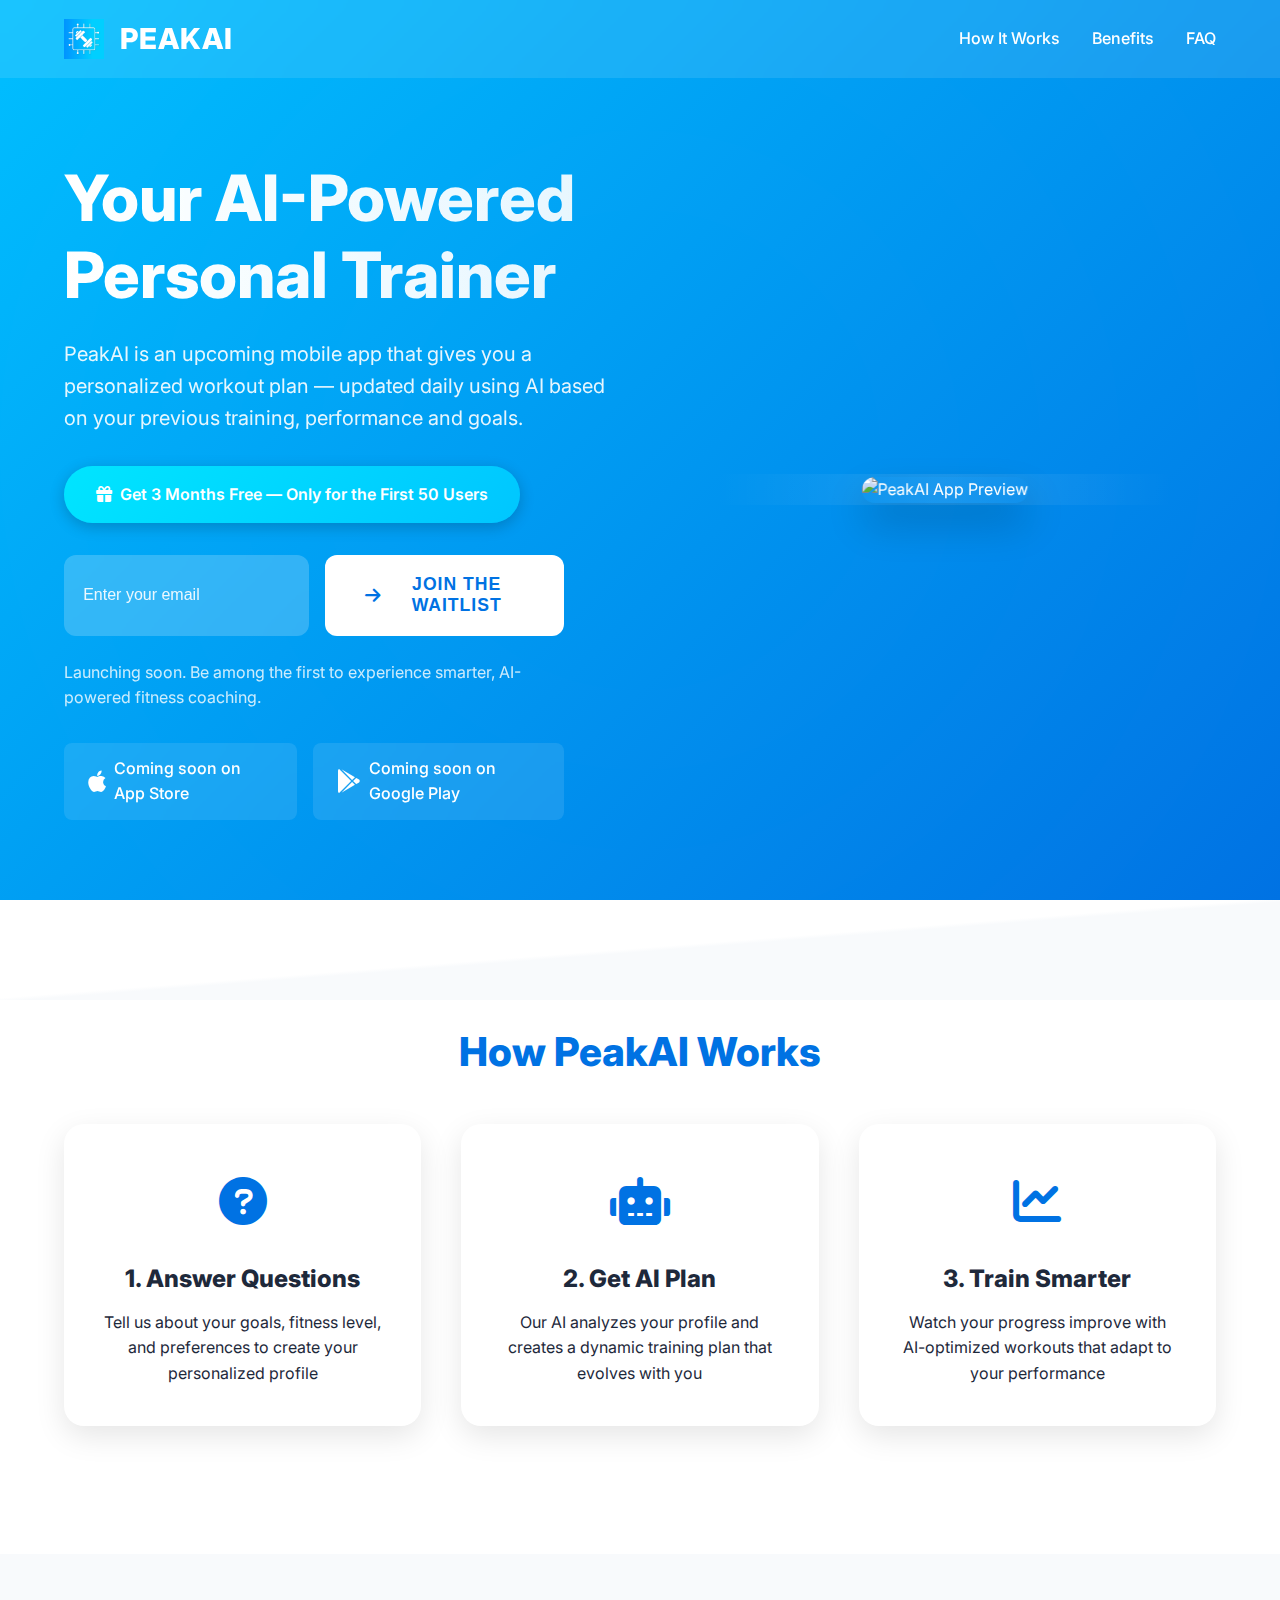
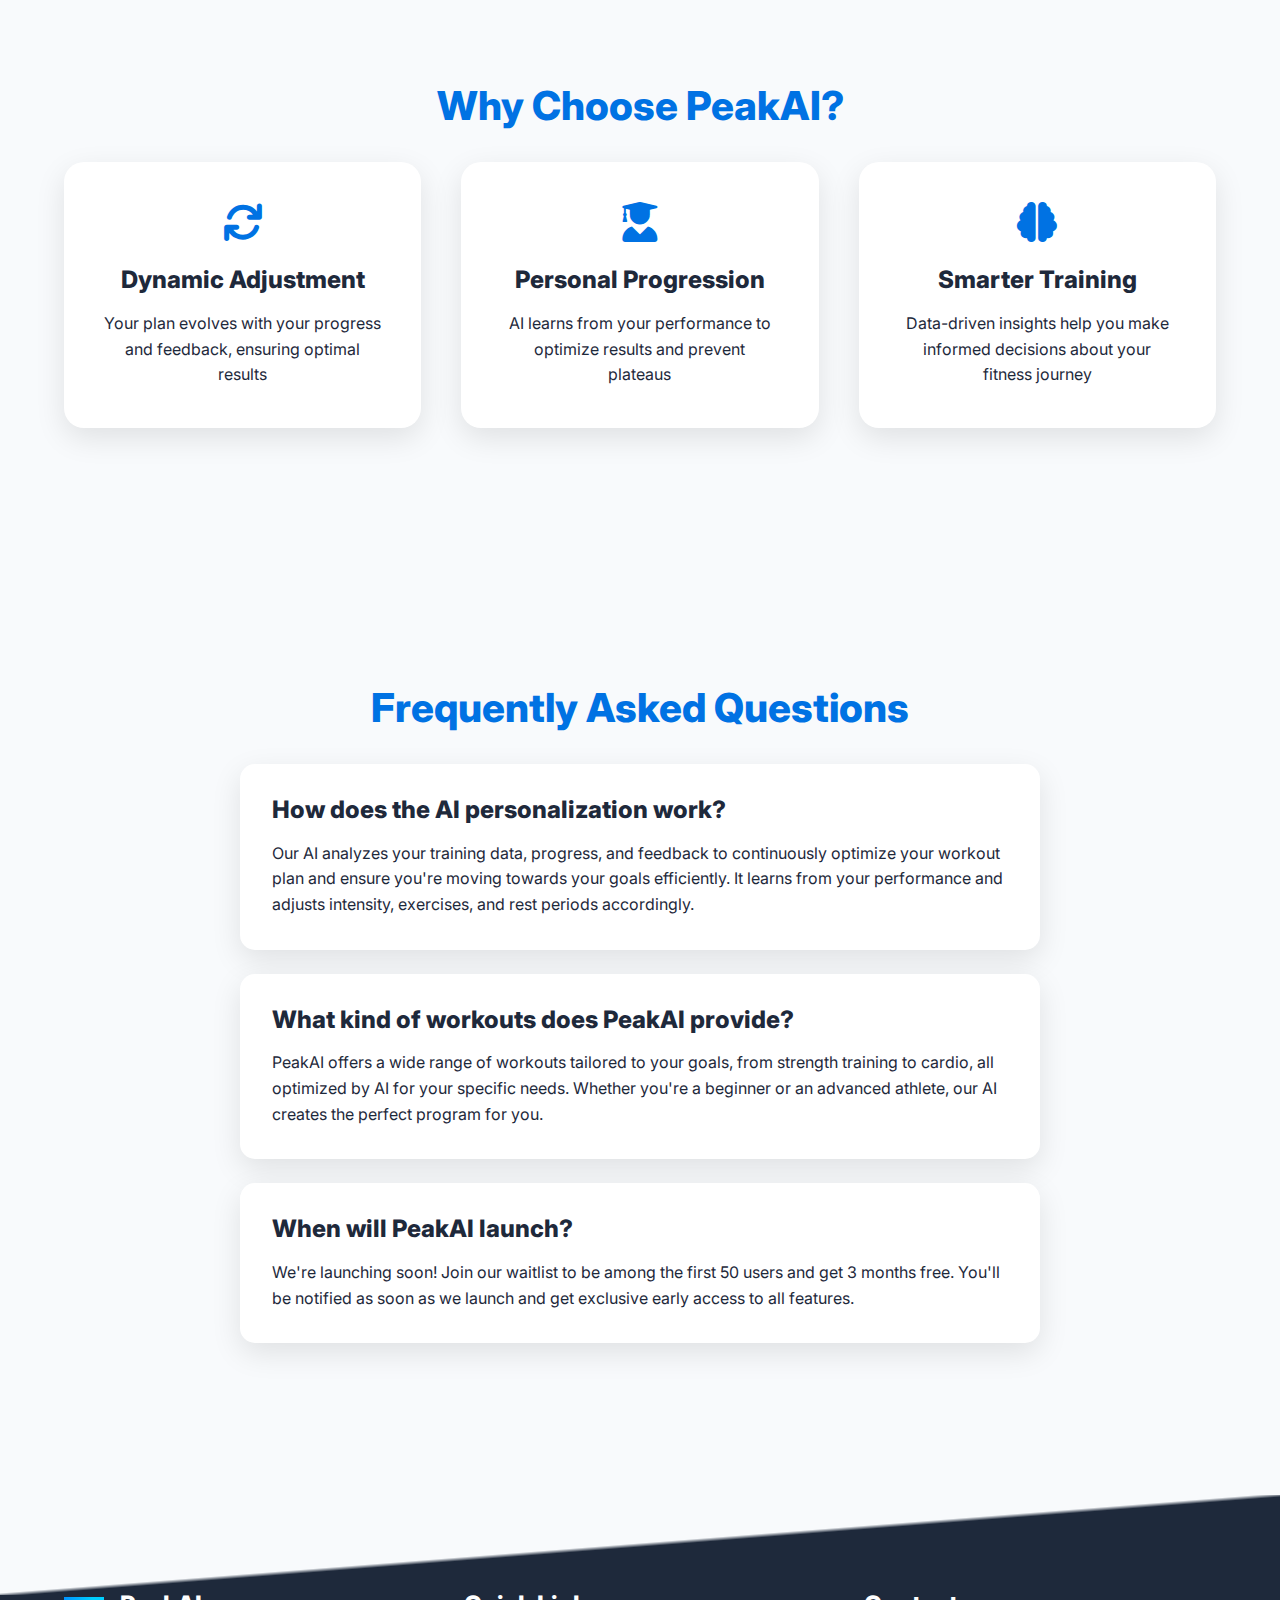
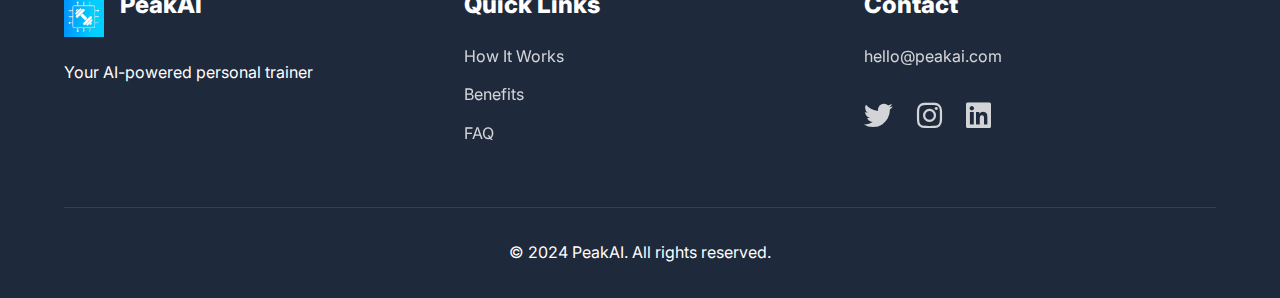
==== peakai/index.html @ 2bcfbbf4 "Add files via upload" ====
<!DOCTYPE html>
<html lang="en">
<head>
    <meta charset="UTF-8">
    <meta name="viewport" content="width=device-width, initial-scale=1.0">
    <title>PeakAI - Your AI-Powered Personal Trainer</title>
    <link rel="stylesheet" href="styles.css">
    <link rel="stylesheet" href="https://cdnjs.cloudflare.com/ajax/libs/font-awesome/6.0.0/css/all.min.css">
    <link href="https://fonts.googleapis.com/css2?family=Inter:wght@400;500;600;700;800&display=swap" rel="stylesheet">
</head>
<body>
    <!-- Hero Section -->
    <header class="hero">
        <nav class="navbar">
            <div class="nav-brand">
                <img src="logo.png" alt="PeakAI Logo" class="logo-img">
                <span class="logo-text">PeakAI</span>
            </div>
            <button class="menu-button" aria-label="Toggle menu">
                <i class="fas fa-bars"></i>
            </button>
            <div class="nav-links">
                <a href="#how-it-works">How It Works</a>
                <a href="#benefits">Benefits</a>
                <a href="#faq">FAQ</a>
            </div>
        </nav>
        <div class="hero-content">
            <div class="hero-text">
                <h1>Your AI-Powered Personal Trainer</h1>
                <p class="hero-description">PeakAI is an upcoming mobile app that gives you a personalized workout plan — updated daily using AI based on your previous training, performance and goals.</p>
                <div class="cta-container">
                    <div class="offer-badge">
                        <i class="fas fa-gift"></i>
                        Get 3 Months Free — Only for the First 50 Users
                    </div>
                    <form action="https://formsubmit.co/alichamma1005@gmail.com" method="POST" class="waitlist-form">
                        <input type="email" name="email" placeholder="Enter your email" required>
                        <button type="submit" class="cta-button">
                            <i class="fas fa-arrow-right"></i>
                            Join the waitlist
                        </button>
                    </form>
                    <p class="launch-text">Launching soon. Be among the first to experience smarter, AI-powered fitness coaching.</p>
                    <div class="app-badges">
                        <a href="#" class="app-badge">
                            <i class="fab fa-apple"></i>
                            <span>Coming soon on App Store</span>
                        </a>
                        <a href="#" class="app-badge">
                            <i class="fab fa-google-play"></i>
                            <span>Coming soon on Google Play</span>
                        </a>
                    </div>
                </div>
            </div>
            <div class="hero-image">
                <img src="https://placehold.co/400x600/0072E3/ffffff?text=PeakAI+App" alt="PeakAI App Preview">
            </div>
        </div>
    </header>

    <!-- How It Works Section -->
    <section id="how-it-works" class="how-it-works">
        <h2>How PeakAI Works</h2>
        <div class="steps-container">
            <div class="step">
                <div class="step-icon">
                    <i class="fas fa-question-circle"></i>
                </div>
                <h3>1. Answer Questions</h3>
                <p>Tell us about your goals, fitness level, and preferences to create your personalized profile</p>
            </div>
            <div class="step">
                <div class="step-icon">
                    <i class="fas fa-robot"></i>
                </div>
                <h3>2. Get AI Plan</h3>
                <p>Our AI analyzes your profile and creates a dynamic training plan that evolves with you</p>
            </div>
            <div class="step">
                <div class="step-icon">
                    <i class="fas fa-chart-line"></i>
                </div>
                <h3>3. Train Smarter</h3>
                <p>Watch your progress improve with AI-optimized workouts that adapt to your performance</p>
            </div>
        </div>
    </section>

    <!-- Benefits Section -->
    <section id="benefits" class="benefits">
        <h2>Why Choose PeakAI?</h2>
        <div class="benefits-grid">
            <div class="benefit-card">
                <i class="fas fa-sync"></i>
                <h3>Dynamic Adjustment</h3>
                <p>Your plan evolves with your progress and feedback, ensuring optimal results</p>
            </div>
            <div class="benefit-card">
                <i class="fas fa-user-graduate"></i>
                <h3>Personal Progression</h3>
                <p>AI learns from your performance to optimize results and prevent plateaus</p>
            </div>
            <div class="benefit-card">
                <i class="fas fa-brain"></i>
                <h3>Smarter Training</h3>
                <p>Data-driven insights help you make informed decisions about your fitness journey</p>
            </div>
        </div>
    </section>

    <!-- FAQ Section -->
    <section id="faq" class="faq">
        <h2>Frequently Asked Questions</h2>
        <div class="faq-container">
            <div class="faq-item">
                <h3>How does the AI personalization work?</h3>
                <p>Our AI analyzes your training data, progress, and feedback to continuously optimize your workout plan and ensure you're moving towards your goals efficiently. It learns from your performance and adjusts intensity, exercises, and rest periods accordingly.</p>
            </div>
            <div class="faq-item">
                <h3>What kind of workouts does PeakAI provide?</h3>
                <p>PeakAI offers a wide range of workouts tailored to your goals, from strength training to cardio, all optimized by AI for your specific needs. Whether you're a beginner or an advanced athlete, our AI creates the perfect program for you.</p>
            </div>
            <div class="faq-item">
                <h3>When will PeakAI launch?</h3>
                <p>We're launching soon! Join our waitlist to be among the first 50 users and get 3 months free. You'll be notified as soon as we launch and get exclusive early access to all features.</p>
            </div>
        </div>
    </section>

    <!-- Footer -->
    <footer class="footer">
        <div class="footer-content">
            <div class="footer-section">
                <div class="footer-brand">
                    <img src="logo.png" alt="PeakAI Logo" class="footer-logo">
                    <h3>PeakAI</h3>
                </div>
                <p>Your AI-powered personal trainer</p>
            </div>
            <div class="footer-section">
                <h3>Quick Links</h3>
                <a href="#how-it-works">How It Works</a>
                <a href="#benefits">Benefits</a>
                <a href="#faq">FAQ</a>
            </div>
            <div class="footer-section">
                <h3>Contact</h3>
                <a href="mailto:hello@peakai.com">hello@peakai.com</a>
                <div class="social-links">
                    <a href="#" aria-label="Twitter"><i class="fab fa-twitter"></i></a>
                    <a href="#" aria-label="Instagram"><i class="fab fa-instagram"></i></a>
                    <a href="#" aria-label="LinkedIn"><i class="fab fa-linkedin"></i></a>
                </div>
            </div>
        </div>
        <div class="footer-bottom">
            <p>&copy; 2024 PeakAI. All rights reserved.</p>
        </div>
    </footer>

    <script>
        // Mobile menu toggle
        const menuButton = document.querySelector('.menu-button');
        const navLinks = document.querySelector('.nav-links');
        
        menuButton.addEventListener('click', () => {
            navLinks.classList.toggle('active');
        });

        // Navbar scroll effect
        window.addEventListener('scroll', () => {
            const navbar = document.querySelector('.navbar');
            if (window.scrollY > 50) {
                navbar.classList.add('scrolled');
            } else {
                navbar.classList.remove('scrolled');
            }
        });

        // Close mobile menu when clicking outside
        document.addEventListener('click', (e) => {
            if (!navLinks.contains(e.target) && !menuButton.contains(e.target)) {
                navLinks.classList.remove('active');
            }
        });
    </script>
</body>
</html>
---- peakai/styles.css ----
/* Reset and Base Styles */
* {
    margin: 0;
    padding: 0;
    box-sizing: border-box;
}

:root {
    --primary-color: #0072E3;
    --primary-light: #00BFFF;
    --primary-dark: #0056B3;
    --secondary-color: #00C6FF;
    --accent-color: #00E5FF;
    --text-dark: #1e293b;
    --text-light: #64748b;
    --background-light: #f8fafc;
    --white: #ffffff;
    --gradient-start: #00BFFF;
    --gradient-end: #0072E3;
}

body {
    font-family: 'Inter', -apple-system, BlinkMacSystemFont, 'Segoe UI', Roboto, sans-serif;
    line-height: 1.6;
    color: var(--text-dark);
    background-color: var(--background-light);
    overflow-x: hidden;
}

/* Typography */
h1, h2, h3, h4 {
    font-weight: 800;
    line-height: 1.2;
}

h1 {
    font-size: 4rem;
    margin-bottom: 1.5rem;
    background: linear-gradient(to right, var(--white), rgba(255, 255, 255, 0.9));
    -webkit-background-clip: text;
    -webkit-text-fill-color: transparent;
}

h2 {
    font-size: 2.5rem;
    margin-bottom: 2rem;
    text-align: center;
    color: var(--primary-color);
}

h3 {
    font-size: 1.5rem;
    margin-bottom: 1rem;
}

/* Navigation */
.navbar {
    display: flex;
    justify-content: space-between;
    align-items: center;
    padding: 1rem 5%;
    background-color: rgba(255, 255, 255, 0.1);
    backdrop-filter: blur(10px);
    position: fixed;
    width: 100%;
    top: 0;
    left: 0;
    z-index: 1000;
    transition: all 0.3s ease;
}

.navbar.scrolled {
    background-color: var(--white);
    box-shadow: 0 2px 4px rgba(0,0,0,0.1);
    padding: 0.8rem 5%;
}

.nav-brand {
    display: flex;
    align-items: center;
    gap: 1rem;
}

.logo-img {
    height: 40px;
    width: auto;
}

.logo-text {
    font-size: 1.8rem;
    font-weight: 800;
    color: var(--white);
    text-transform: uppercase;
    letter-spacing: 1px;
}

.navbar.scrolled .logo-text {
    color: var(--primary-color);
}

.nav-links {
    display: flex;
    gap: 2rem;
    align-items: center;
}

.nav-links a {
    text-decoration: none;
    color: var(--white);
    font-weight: 500;
    transition: all 0.3s ease;
    position: relative;
    padding: 0.5rem 0;
}

.navbar.scrolled .nav-links a {
    color: var(--text-dark);
}

.nav-links a::after {
    content: '';
    position: absolute;
    width: 0;
    height: 2px;
    bottom: 0;
    left: 0;
    background-color: var(--white);
    transition: width 0.3s ease;
}

.navbar.scrolled .nav-links a::after {
    background-color: var(--primary-color);
}

.nav-links a:hover::after {
    width: 100%;
}

/* Hero Section */
.hero {
    padding: 8rem 5% 5rem;
    background: linear-gradient(135deg, var(--gradient-start) 0%, var(--gradient-end) 100%);
    color: var(--white);
    min-height: 100vh;
    display: flex;
    flex-direction: column;
    position: relative;
    overflow: hidden;
}

.hero::before {
    content: '';
    position: absolute;
    top: 0;
    left: 0;
    right: 0;
    bottom: 0;
    background: url('data:image/svg+xml,<svg width="20" height="20" viewBox="0 0 20 20" xmlns="http://www.w3.org/2000/svg"><rect width="1" height="1" fill="rgba(255,255,255,0.05)"/></svg>');
    opacity: 0.1;
}

.hero::after {
    content: '';
    position: absolute;
    top: 0;
    right: 0;
    width: 100%;
    height: 100%;
    background-image: url("data:image/svg+xml,%3Csvg width='800' height='800' viewBox='0 0 800 800' xmlns='http://www.w3.org/2000/svg'%3E%3Cg fill='none' fill-rule='evenodd'%3E%3Cg fill='%23ffffff' fill-opacity='0.05'%3E%3Cpath d='M400 0C179.1 0 0 179.1 0 400s179.1 400 400 400 400-179.1 400-400S620.9 0 400 0zm0 750C205.8 750 50 594.2 50 400S205.8 50 400 50s350 155.8 350 350-155.8 350-350 350z'/%3E%3Cpath d='M400 100c165.7 0 300 134.3 300 300S565.7 700 400 700 100 565.7 100 400 234.3 100 400 100zm0 550c138.1 0 250-111.9 250-250S538.1 150 400 150 150 261.9 150 400s111.9 250 250 250z'/%3E%3Cpath d='M400 200c110.5 0 200 89.5 200 200S510.5 600 400 600 200 510.5 200 400s89.5-200 200-200zm0 350c82.8 0 150-67.2 150-150S482.8 250 400 250s-150 67.2-150 150 67.2 150 150 150z'/%3E%3C/g%3E%3C/g%3E%3C/svg%3E");
    background-size: cover;
    background-position: center right;
    opacity: 0.1;
    pointer-events: none;
}

.hero-content {
    display: flex;
    align-items: center;
    justify-content: space-between;
    gap: 4rem;
    margin-top: 2rem;
    position: relative;
    z-index: 1;
}

.hero-text {
    flex: 1;
    max-width: 600px;
}

.hero-description {
    font-size: 1.25rem;
    margin-bottom: 2rem;
    opacity: 0.9;
    line-height: 1.6;
}

.hero-image {
    flex: 1;
    display: flex;
    justify-content: center;
    position: relative;
}

.hero-image::before {
    content: '';
    position: absolute;
    width: 120%;
    height: 120%;
    background: radial-gradient(circle, rgba(255,255,255,0.1) 0%, rgba(255,255,255,0) 70%);
    top: -10%;
    left: -10%;
    z-index: -1;
}

.hero-image img {
    max-width: 100%;
    height: auto;
    border-radius: 30px;
    box-shadow: 0 20px 40px rgba(0,0,0,0.2);
    transform: perspective(1000px) rotateY(-5deg);
    transition: transform 0.3s ease;
}

.hero-image img:hover {
    transform: perspective(1000px) rotateY(0deg);
}

/* CTA Section */
.cta-container {
    max-width: 500px;
}

.offer-badge {
    background: linear-gradient(135deg, var(--accent-color), var(--secondary-color));
    color: var(--white);
    padding: 1rem 2rem;
    border-radius: 50px;
    display: inline-flex;
    align-items: center;
    gap: 0.5rem;
    margin-bottom: 2rem;
    font-weight: 600;
    box-shadow: 0 4px 15px rgba(0, 0, 0, 0.2);
    animation: pulse 2s infinite;
}

@keyframes pulse {
    0% {
        transform: scale(1);
    }
    50% {
        transform: scale(1.05);
    }
    100% {
        transform: scale(1);
    }
}

.waitlist-form {
    display: flex;
    gap: 1rem;
    margin-bottom: 1.5rem;
}

.waitlist-form input {
    flex: 1;
    padding: 1.2rem;
    border: none;
    border-radius: 12px;
    font-size: 1rem;
    background: rgba(255, 255, 255, 0.2);
    backdrop-filter: blur(10px);
    color: var(--white);
    transition: all 0.3s ease;
}

.waitlist-form input::placeholder {
    color: rgba(255, 255, 255, 0.9);
    font-weight: 500;
}

.waitlist-form input:focus {
    outline: none;
    background: rgba(255, 255, 255, 0.3);
    box-shadow: 0 0 0 2px rgba(255, 255, 255, 0.4);
}

.cta-button {
    background: var(--white);
    color: var(--primary-color);
    padding: 1.2rem 2.5rem;
    border: none;
    border-radius: 12px;
    font-weight: 700;
    font-size: 1.1rem;
    cursor: pointer;
    transition: all 0.3s ease;
    text-transform: uppercase;
    letter-spacing: 1px;
    display: inline-flex;
    align-items: center;
    gap: 0.5rem;
}

.cta-button:hover {
    transform: translateY(-3px);
    box-shadow: 0 10px 20px rgba(0, 0, 0, 0.2);
}

.launch-text {
    font-size: 1rem;
    opacity: 0.8;
    margin-bottom: 2rem;
}

/* App Badges */
.app-badges {
    display: flex;
    gap: 1rem;
    margin-top: 2rem;
}

.app-badge {
    display: inline-flex;
    align-items: center;
    gap: 0.5rem;
    padding: 0.8rem 1.5rem;
    background: rgba(255, 255, 255, 0.1);
    border-radius: 8px;
    color: var(--white);
    text-decoration: none;
    font-weight: 500;
    transition: all 0.3s ease;
    backdrop-filter: blur(10px);
}

.app-badge:hover {
    background: rgba(255, 255, 255, 0.2);
    transform: translateY(-2px);
}

.app-badge i {
    font-size: 1.5rem;
}

/* How It Works Section */
.how-it-works {
    padding: 8rem 5%;
    background-color: var(--white);
    position: relative;
}

.how-it-works::before {
    content: '';
    position: absolute;
    top: 0;
    left: 0;
    right: 0;
    height: 100px;
    background: linear-gradient(to bottom right, var(--white) 49%, var(--background-light) 51%);
}

.steps-container {
    display: grid;
    grid-template-columns: repeat(auto-fit, minmax(280px, 1fr));
    gap: 2.5rem;
    margin-top: 3rem;
}

.step {
    text-align: center;
    padding: 2.5rem;
    background-color: var(--white);
    border-radius: 20px;
    transition: all 0.3s ease;
    box-shadow: 0 10px 30px rgba(0, 0, 0, 0.1);
    position: relative;
    overflow: hidden;
}

.step::before {
    content: '';
    position: absolute;
    top: 0;
    left: 0;
    width: 100%;
    height: 5px;
    background: linear-gradient(to right, var(--primary-light), var(--primary-color));
    opacity: 0;
    transition: opacity 0.3s ease;
}

.step:hover {
    transform: translateY(-10px);
    box-shadow: 0 20px 40px rgba(0, 0, 0, 0.15);
}

.step:hover::before {
    opacity: 1;
}

.step-icon {
    font-size: 3rem;
    color: var(--primary-color);
    margin-bottom: 1.5rem;
    transition: transform 0.3s ease;
}

.step:hover .step-icon {
    transform: scale(1.1);
}

/* Benefits Section */
.benefits {
    padding: 8rem 5%;
    background-color: var(--background-light);
    position: relative;
}

.benefits-grid {
    display: grid;
    grid-template-columns: repeat(auto-fit, minmax(300px, 1fr));
    gap: 2.5rem;
}

.benefit-card {
    background-color: var(--white);
    padding: 2.5rem;
    border-radius: 20px;
    text-align: center;
    box-shadow: 0 10px 30px rgba(0, 0, 0, 0.1);
    transition: all 0.3s ease;
}

.benefit-card:hover {
    transform: translateY(-10px);
    box-shadow: 0 20px 40px rgba(0, 0, 0, 0.15);
}

.benefit-card i {
    font-size: 2.5rem;
    color: var(--primary-color);
    margin-bottom: 1.5rem;
    transition: transform 0.3s ease;
}

.benefit-card:hover i {
    transform: scale(1.1);
}

/* Testimonials Section */
.testimonials {
    padding: 8rem 5%;
    background-color: var(--white);
}

.testimonials-grid {
    display: grid;
    grid-template-columns: repeat(auto-fit, minmax(350px, 1fr));
    gap: 2.5rem;
}

.testimonial-card {
    background-color: var(--background-light);
    padding: 2.5rem;
    border-radius: 20px;
    box-shadow: 0 10px 30px rgba(0, 0, 0, 0.1);
    transition: all 0.3s ease;
}

.testimonial-card:hover {
    transform: translateY(-5px);
    box-shadow: 0 20px 40px rgba(0, 0, 0, 0.15);
}

.rating {
    color: #fbbf24;
    margin-bottom: 1.5rem;
    font-size: 1.2rem;
}

.user-info {
    display: flex;
    align-items: center;
    gap: 1rem;
    margin-top: 1.5rem;
}

.user-info img {
    width: 60px;
    height: 60px;
    border-radius: 50%;
    border: 3px solid var(--primary-color);
}

/* FAQ Section */
.faq {
    padding: 8rem 5%;
    background-color: var(--background-light);
}

.faq-container {
    max-width: 800px;
    margin: 0 auto;
}

.faq-item {
    background-color: var(--white);
    padding: 2rem;
    border-radius: 15px;
    margin-bottom: 1.5rem;
    box-shadow: 0 10px 30px rgba(0, 0, 0, 0.1);
    transition: all 0.3s ease;
}

.faq-item:hover {
    transform: translateX(10px);
    box-shadow: 0 15px 35px rgba(0, 0, 0, 0.15);
}

/* Footer */
.footer {
    background-color: var(--text-dark);
    color: var(--white);
    padding: 6rem 5% 2rem;
    position: relative;
}

.footer::before {
    content: '';
    position: absolute;
    top: 0;
    left: 0;
    right: 0;
    height: 100px;
    background: linear-gradient(to bottom right, var(--background-light) 49%, var(--text-dark) 51%);
}

.footer-content {
    display: grid;
    grid-template-columns: repeat(auto-fit, minmax(250px, 1fr));
    gap: 3rem;
    margin-bottom: 3rem;
    position: relative;
    z-index: 1;
}

.footer-brand {
    display: flex;
    align-items: center;
    gap: 1rem;
    margin-bottom: 1rem;
}

.footer-logo {
    height: 40px;
    width: auto;
}

.footer-section h3 {
    margin-bottom: 1.5rem;
    color: var(--white);
}

.footer-section a {
    color: var(--white);
    text-decoration: none;
    display: block;
    margin-bottom: 0.8rem;
    opacity: 0.8;
    transition: all 0.3s ease;
}

.footer-section a:hover {
    opacity: 1;
    transform: translateX(5px);
}

.social-links {
    display: flex;
    gap: 1.5rem;
    margin-top: 1.5rem;
}

.social-links a {
    font-size: 1.8rem;
    transition: transform 0.3s ease;
}

.social-links a:hover {
    transform: translateY(-3px);
}

.footer-bottom {
    text-align: center;
    padding-top: 2rem;
    border-top: 1px solid rgba(255,255,255,0.1);
    position: relative;
    z-index: 1;
}

/* Mobile Menu Button */
.menu-button {
    display: none;
    background: none;
    border: none;
    color: var(--white);
    font-size: 1.5rem;
    cursor: pointer;
    padding: 0.5rem;
}

/* Responsive Design */
@media (max-width: 768px) {
    .hero-content {
        flex-direction: column-reverse;
        text-align: center;
        gap: 3rem;
        margin-top: 1rem;
    }

    .hero-text {
        order: 2;
        width: 100%;
        max-width: 100%;
        padding: 0 1rem;
    }

    .hero-image {
        order: 1;
        width: 100%;
        padding: 0 1rem;
    }

    .hero-image img {
        max-width: 80%;
        height: auto;
        transform: none;
    }

    .hero-image img:hover {
        transform: none;
    }

    h1 {
        font-size: 2.8rem;
        margin-bottom: 1.5rem;
    }

    .hero-description {
        font-size: 1.1rem;
        margin-bottom: 2rem;
    }

    .cta-container {
        max-width: 100%;
        margin: 0 auto;
    }

    .waitlist-form {
        flex-direction: column;
        gap: 1rem;
        margin-bottom: 2rem;
    }

    .waitlist-form input {
        width: 100%;
    }

    .cta-button {
        width: 100%;
        justify-content: center;
    }

    .app-badges {
        flex-direction: column;
        align-items: center;
        gap: 1rem;
    }

    .app-badge {
        width: 100%;
        justify-content: center;
    }

    .offer-badge {
        width: 100%;
        justify-content: center;
        margin-bottom: 2rem;
    }

    .launch-text {
        margin-bottom: 2rem;
    }

    .nav-links {
        display: none;
    }

    .menu-button {
        display: block;
    }

    .nav-links {
        display: none;
        position: absolute;
        top: 100%;
        left: 0;
        right: 0;
        background-color: var(--white);
        padding: 1rem;
        box-shadow: 0 2px 4px rgba(0,0,0,0.1);
    }

    .nav-links.active {
        display: flex;
        flex-direction: column;
        align-items: center;
    }

    .nav-links a {
        margin: 0.5rem 0;
        color: var(--text-dark);
    }

    .hero::after {
        opacity: 0.05;
        background-size: 150% auto;
        background-position: center;
    }

    .waitlist-form input {
        background: rgba(255, 255, 255, 0.25);
    }

    .waitlist-form input:focus {
        background: rgba(255, 255, 255, 0.35);
    }
}
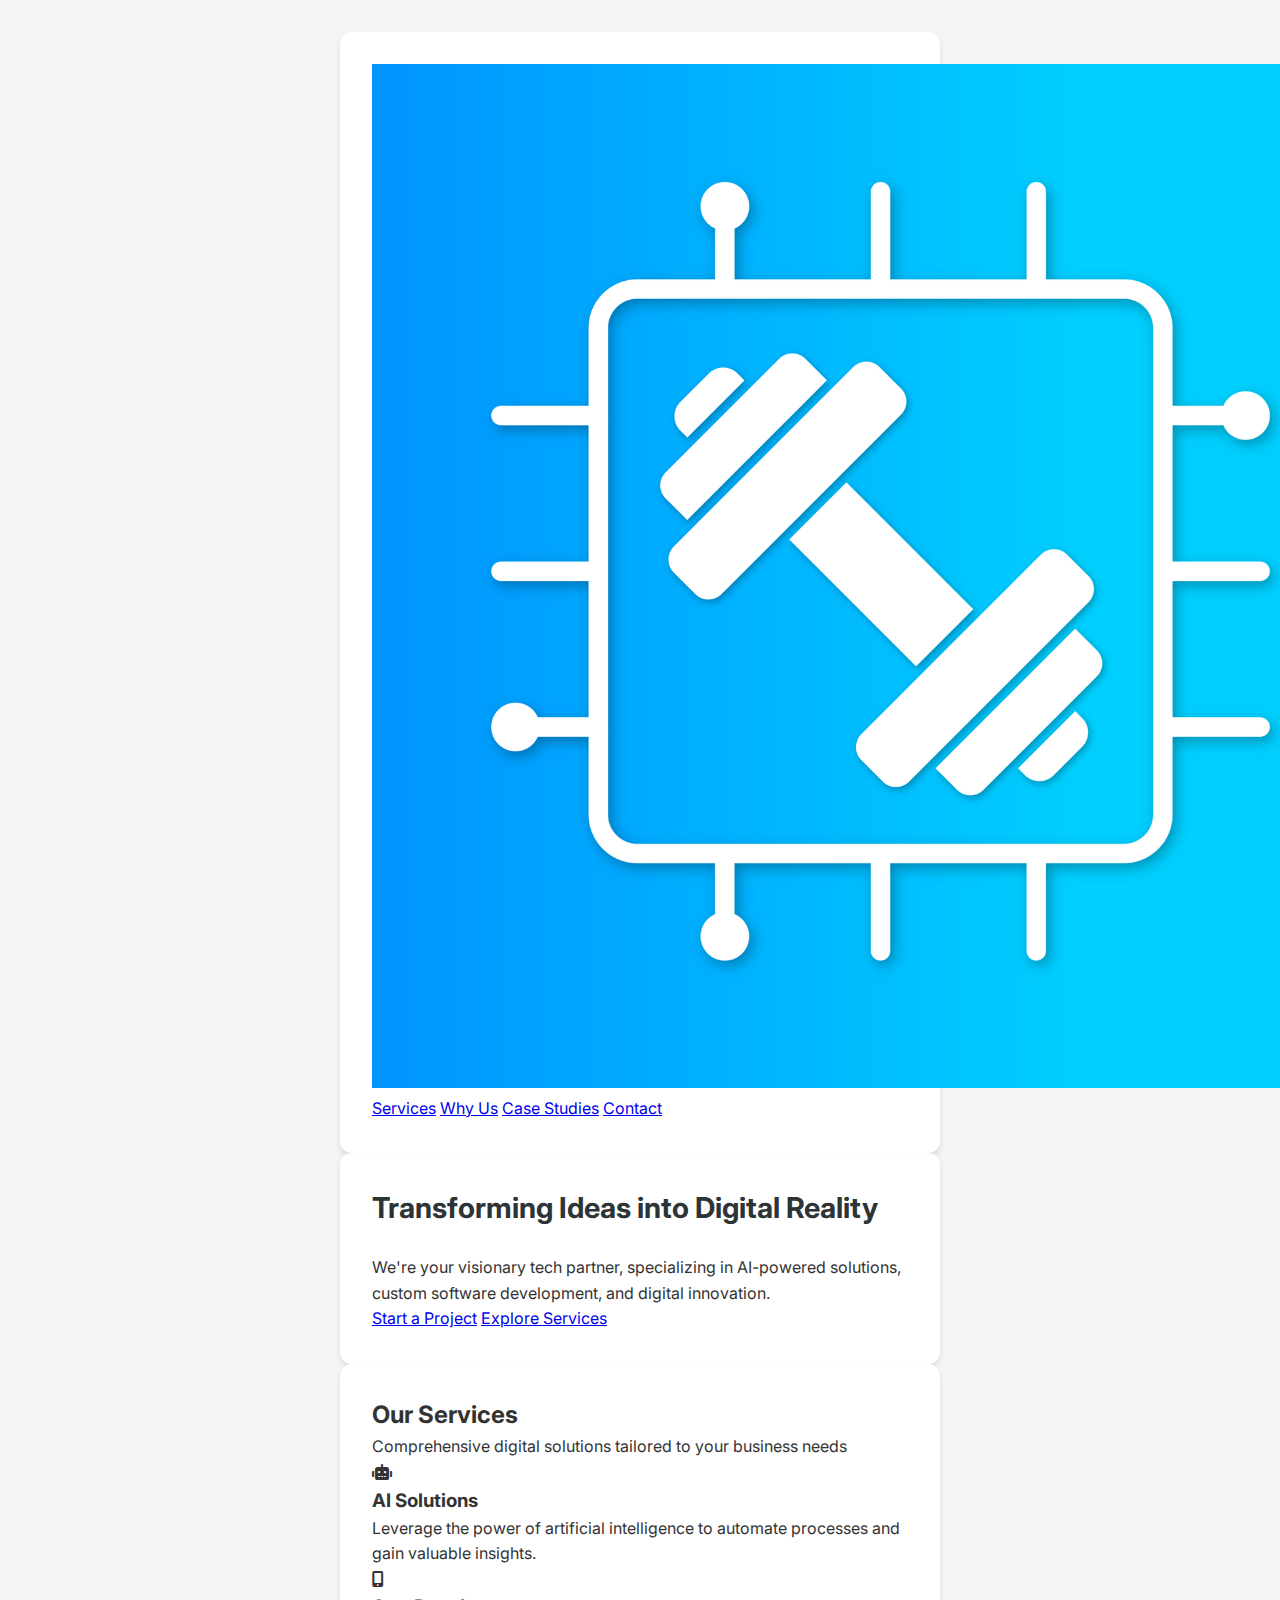
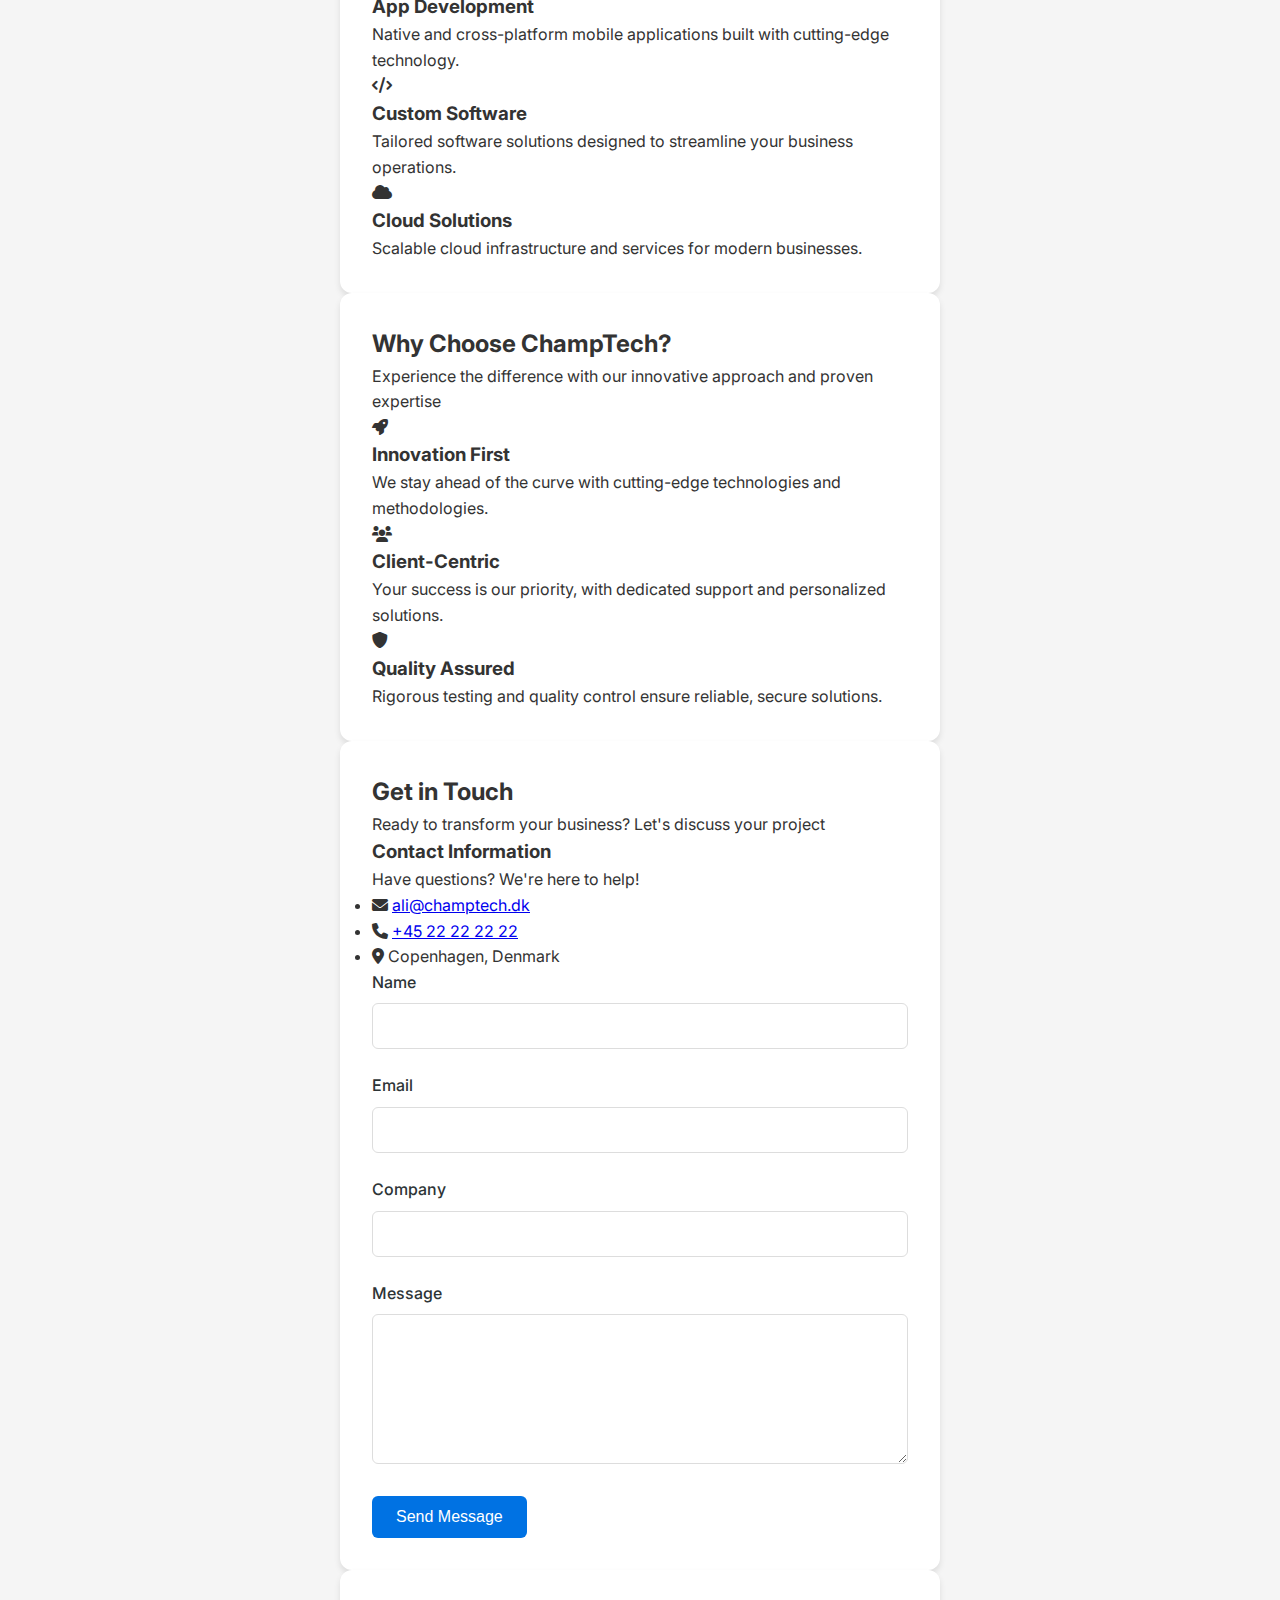
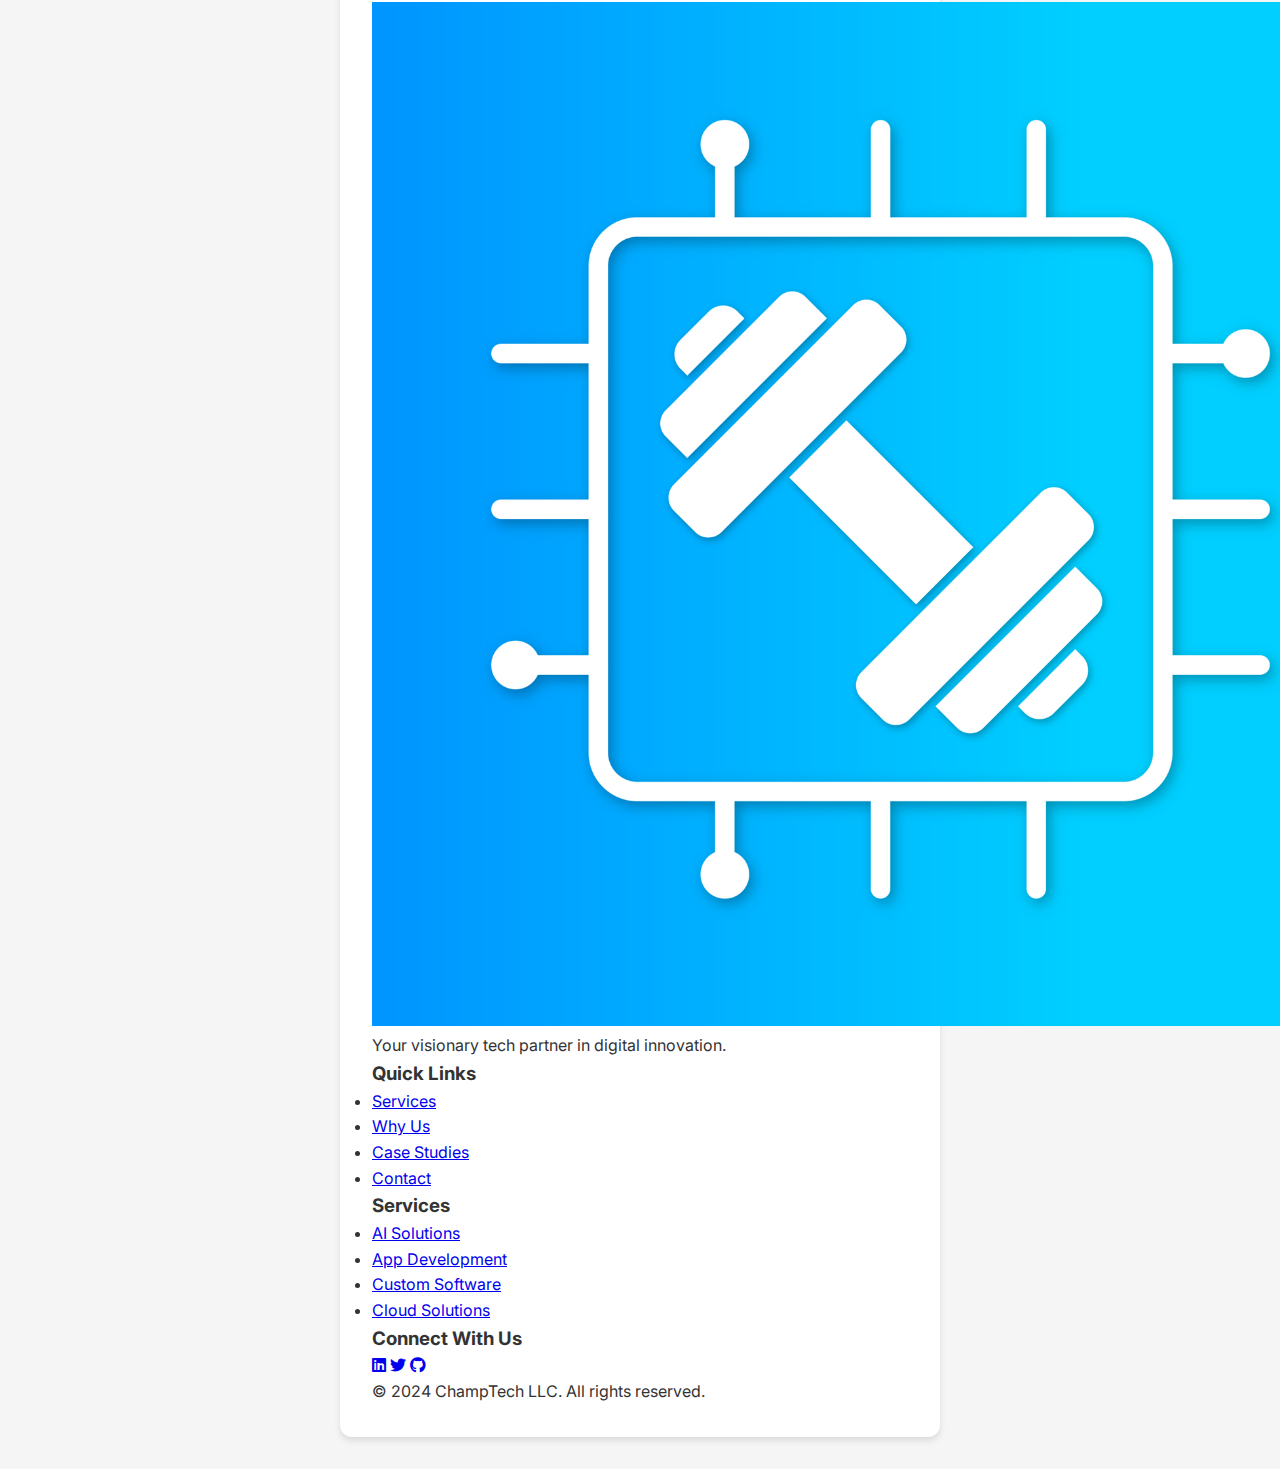
==== commit 7e40d475: "Update index.html" ====
--- a/peakai/index.html
+++ b/peakai/index.html
@@ -3,188 +3,281 @@
 <head>
     <meta charset="UTF-8">
     <meta name="viewport" content="width=device-width, initial-scale=1.0">
-    <title>PeakAI - Your AI-Powered Personal Trainer</title>
-    <link rel="stylesheet" href="styles.css">
+    <meta name="description" content="ChampTech LLC - Your Visionary Tech Partner in AI, Software Development, and Digital Innovation">
+    <link href="https://fonts.googleapis.com/css2?family=Inter:wght@300;400;500;600;700;800&display=swap" rel="stylesheet">
+    <title>ChampTech LLC | Visionary Tech Partner</title>
+    <link rel="icon" type="image/png" href="favicon.ico">
+    <link rel="shortcut icon" href="efavicon.ico">
     <link rel="stylesheet" href="https://cdnjs.cloudflare.com/ajax/libs/font-awesome/6.0.0/css/all.min.css">
-    <link href="https://fonts.googleapis.com/css2?family=Inter:wght@400;500;600;700;800&display=swap" rel="stylesheet">
+    <link rel="stylesheet" href="landing.css">
+    <style>
+        * {
+            margin: 0;
+            padding: 0;
+            box-sizing: border-box;
+        }
+
+        body {
+            font-family: 'Inter', -apple-system, BlinkMacSystemFont, sans-serif;
+            line-height: 1.6;
+            color: #333;
+            background: #f5f5f5;
+            padding: 2rem;
+        }
+
+        .container {
+            max-width: 600px;
+            margin: 0 auto;
+            background: white;
+            padding: 2rem;
+            border-radius: 12px;
+            box-shadow: 0 4px 6px rgba(0, 0, 0, 0.1);
+        }
+
+        h1 {
+            margin-bottom: 1.5rem;
+            color: #2d3436;
+            font-size: 1.8rem;
+        }
+
+        .form-group {
+            margin-bottom: 1.5rem;
+        }
+
+        label {
+            display: block;
+            margin-bottom: 0.5rem;
+            font-weight: 500;
+            color: #2d3436;
+        }
+
+        input, textarea {
+            width: 100%;
+            padding: 0.75rem;
+            border: 1px solid #ddd;
+            border-radius: 6px;
+            font-size: 1rem;
+            font-family: inherit;
+            transition: border-color 0.3s ease;
+        }
+
+        input:focus, textarea:focus {
+            outline: none;
+            border-color: #0072E3;
+        }
+
+        textarea {
+            min-height: 150px;
+            resize: vertical;
+        }
+
+        button {
+            background: #0072E3;
+            color: white;
+            border: none;
+            padding: 0.75rem 1.5rem;
+            border-radius: 6px;
+            font-size: 1rem;
+            font-weight: 500;
+            cursor: pointer;
+            transition: background-color 0.3s ease;
+        }
+
+        button:hover {
+            background: #005bb8;
+        }
+
+        .error {
+            color: #e74c3c;
+            font-size: 0.9rem;
+            margin-top: 0.25rem;
+        }
+    </style>
 </head>
 <body>
+    <!-- Navigation -->
+    <nav class="navbar">
+        <div class="container nav-content">
+            <div class="logo-container">
+                <img src="logo.png" alt="ChampTech Logo" class="logo">
+            </div>
+            <div class="nav-links">
+                <a href="#services">Services</a>
+                <a href="#why-us">Why Us</a>
+                <a href="#case-studies">Case Studies</a>
+                <a href="#contact">Contact</a>
+            </div>
+        </div>
+    </nav>
+
     <!-- Hero Section -->
-    <header class="hero">
-        <nav class="navbar">
-            <div class="nav-brand">
-                <img src="logo.png" alt="PeakAI Logo" class="logo-img">
-                <span class="logo-text">PeakAI</span>
-            </div>
-            <button class="menu-button" aria-label="Toggle menu">
-                <i class="fas fa-bars"></i>
-            </button>
-            <div class="nav-links">
-                <a href="#how-it-works">How It Works</a>
-                <a href="#benefits">Benefits</a>
-                <a href="#faq">FAQ</a>
-            </div>
-        </nav>
-        <div class="hero-content">
-            <div class="hero-text">
-                <h1>Your AI-Powered Personal Trainer</h1>
-                <p class="hero-description">PeakAI is an upcoming mobile app that gives you a personalized workout plan — updated daily using AI based on your previous training, performance and goals.</p>
-                <div class="cta-container">
-                    <div class="offer-badge">
-                        <i class="fas fa-gift"></i>
-                        Get 3 Months Free — Only for the First 50 Users
-                    </div>
-                    <form action="https://formsubmit.co/alichamma1005@gmail.com" method="POST" class="waitlist-form">
-                        <input type="email" name="email" placeholder="Enter your email" required>
-                        <button type="submit" class="cta-button">
-                            <i class="fas fa-arrow-right"></i>
-                            Join the waitlist
-                        </button>
-                    </form>
-                    <p class="launch-text">Launching soon. Be among the first to experience smarter, AI-powered fitness coaching.</p>
-                    <div class="app-badges">
-                        <a href="#" class="app-badge">
-                            <i class="fab fa-apple"></i>
-                            <span>Coming soon on App Store</span>
-                        </a>
-                        <a href="#" class="app-badge">
-                            <i class="fab fa-google-play"></i>
-                            <span>Coming soon on Google Play</span>
-                        </a>
-                    </div>
-                </div>
-            </div>
-            <div class="hero-image">
-                <img src="https://placehold.co/400x600/0072E3/ffffff?text=PeakAI+App" alt="PeakAI App Preview">
-            </div>
-        </div>
-    </header>
-
-    <!-- How It Works Section -->
-    <section id="how-it-works" class="how-it-works">
-        <h2>How PeakAI Works</h2>
-        <div class="steps-container">
-            <div class="step">
-                <div class="step-icon">
-                    <i class="fas fa-question-circle"></i>
-                </div>
-                <h3>1. Answer Questions</h3>
-                <p>Tell us about your goals, fitness level, and preferences to create your personalized profile</p>
-            </div>
-            <div class="step">
-                <div class="step-icon">
-                    <i class="fas fa-robot"></i>
-                </div>
-                <h3>2. Get AI Plan</h3>
-                <p>Our AI analyzes your profile and creates a dynamic training plan that evolves with you</p>
-            </div>
-            <div class="step">
-                <div class="step-icon">
-                    <i class="fas fa-chart-line"></i>
-                </div>
-                <h3>3. Train Smarter</h3>
-                <p>Watch your progress improve with AI-optimized workouts that adapt to your performance</p>
-            </div>
-        </div>
-    </section>
-
-    <!-- Benefits Section -->
-    <section id="benefits" class="benefits">
-        <h2>Why Choose PeakAI?</h2>
-        <div class="benefits-grid">
-            <div class="benefit-card">
-                <i class="fas fa-sync"></i>
-                <h3>Dynamic Adjustment</h3>
-                <p>Your plan evolves with your progress and feedback, ensuring optimal results</p>
-            </div>
-            <div class="benefit-card">
-                <i class="fas fa-user-graduate"></i>
-                <h3>Personal Progression</h3>
-                <p>AI learns from your performance to optimize results and prevent plateaus</p>
-            </div>
-            <div class="benefit-card">
-                <i class="fas fa-brain"></i>
-                <h3>Smarter Training</h3>
-                <p>Data-driven insights help you make informed decisions about your fitness journey</p>
-            </div>
-        </div>
-    </section>
-
-    <!-- FAQ Section -->
-    <section id="faq" class="faq">
-        <h2>Frequently Asked Questions</h2>
-        <div class="faq-container">
-            <div class="faq-item">
-                <h3>How does the AI personalization work?</h3>
-                <p>Our AI analyzes your training data, progress, and feedback to continuously optimize your workout plan and ensure you're moving towards your goals efficiently. It learns from your performance and adjusts intensity, exercises, and rest periods accordingly.</p>
-            </div>
-            <div class="faq-item">
-                <h3>What kind of workouts does PeakAI provide?</h3>
-                <p>PeakAI offers a wide range of workouts tailored to your goals, from strength training to cardio, all optimized by AI for your specific needs. Whether you're a beginner or an advanced athlete, our AI creates the perfect program for you.</p>
-            </div>
-            <div class="faq-item">
-                <h3>When will PeakAI launch?</h3>
-                <p>We're launching soon! Join our waitlist to be among the first 50 users and get 3 months free. You'll be notified as soon as we launch and get exclusive early access to all features.</p>
+    <section class="hero">
+        <div class="container">
+            <div class="hero-content">
+                <h1 class="hero-title">Transforming Ideas into Digital Reality</h1>
+                <p class="hero-subtitle">We're your visionary tech partner, specializing in AI-powered solutions, custom software development, and digital innovation.</p>
+                <div class="cta-buttons">
+                    <a href="#contact" class="btn btn-primary">Start a Project</a>
+                    <a href="#services" class="btn btn-secondary">Explore Services</a>
+                </div>
+            </div>
+        </div>
+    </section>
+
+    <!-- Services Section -->
+    <section id="services" class="services">
+        <div class="container">
+            <div class="section-title">
+                <h2>Our Services</h2>
+                <p>Comprehensive digital solutions tailored to your business needs</p>
+            </div>
+            <div class="services-grid">
+                <div class="service-card">
+                    <div class="service-icon">
+                        <i class="fas fa-robot"></i>
+                    </div>
+                    <h3>AI Solutions</h3>
+                    <p>Leverage the power of artificial intelligence to automate processes and gain valuable insights.</p>
+                </div>
+                <div class="service-card">
+                    <div class="service-icon">
+                        <i class="fas fa-mobile-alt"></i>
+                    </div>
+                    <h3>App Development</h3>
+                    <p>Native and cross-platform mobile applications built with cutting-edge technology.</p>
+                </div>
+                <div class="service-card">
+                    <div class="service-icon">
+                        <i class="fas fa-code"></i>
+                    </div>
+                    <h3>Custom Software</h3>
+                    <p>Tailored software solutions designed to streamline your business operations.</p>
+                </div>
+                <div class="service-card">
+                    <div class="service-icon">
+                        <i class="fas fa-cloud"></i>
+                    </div>
+                    <h3>Cloud Solutions</h3>
+                    <p>Scalable cloud infrastructure and services for modern businesses.</p>
+                </div>
+            </div>
+        </div>
+    </section>
+
+    <!-- Why Choose Us Section -->
+    <section id="why-us" class="why-us">
+        <div class="container">
+            <div class="section-title">
+                <h2>Why Choose ChampTech?</h2>
+                <p>Experience the difference with our innovative approach and proven expertise</p>
+            </div>
+            <div class="features-grid">
+                <div class="feature-card">
+                    <div class="feature-icon">
+                        <i class="fas fa-rocket"></i>
+                    </div>
+                    <h3>Innovation First</h3>
+                    <p>We stay ahead of the curve with cutting-edge technologies and methodologies.</p>
+                </div>
+                <div class="feature-card">
+                    <div class="feature-icon">
+                        <i class="fas fa-users"></i>
+                    </div>
+                    <h3>Client-Centric</h3>
+                    <p>Your success is our priority, with dedicated support and personalized solutions.</p>
+                </div>
+                <div class="feature-card">
+                    <div class="feature-icon">
+                        <i class="fas fa-shield-alt"></i>
+                    </div>
+                    <h3>Quality Assured</h3>
+                    <p>Rigorous testing and quality control ensure reliable, secure solutions.</p>
+                </div>
+            </div>
+        </div>
+    </section>
+
+    <!-- Contact Section -->
+    <section id="contact" class="contact">
+        <div class="container">
+            <div class="section-title">
+                <h2>Get in Touch</h2>
+                <p>Ready to transform your business? Let's discuss your project</p>
+            </div>
+            <div class="contact-grid">
+                <div class="contact-info">
+                    <h3>Contact Information</h3>
+                    <p>Have questions? We're here to help!</p>
+                    <ul>
+                        <li><i class="fas fa-envelope"></i> <a href="mailto:ali@champtech.dk">ali@champtech.dk</a></li>
+                        <li><i class="fas fa-phone"></i> <a href="tel:+4522222222">+45 22 22 22 22</a></li>
+                        <li><i class="fas fa-map-marker-alt"></i> Copenhagen, Denmark</li>
+                    </ul>
+                </div>
+                <form action="send.php" method="POST">
+                    <div class="form-group">
+                        <label for="name">Name</label>
+                        <input type="text" id="name" name="name" required>
+                    </div>
+                    <div class="form-group">
+                        <label for="email">Email</label>
+                        <input type="email" id="email" name="email" required>
+                    </div>
+                    <div class="form-group">
+                        <label for="company">Company</label>
+                        <input type="text" id="company" name="company">
+                    </div>
+                    <div class="form-group">
+                        <label for="message">Message</label>
+                        <textarea id="message" name="message" required></textarea>
+                    </div>
+                    <button type="submit" class="btn btn-primary">Send Message</button>
+                </form>
             </div>
         </div>
     </section>
 
     <!-- Footer -->
     <footer class="footer">
-        <div class="footer-content">
-            <div class="footer-section">
-                <div class="footer-brand">
-                    <img src="logo.png" alt="PeakAI Logo" class="footer-logo">
-                    <h3>PeakAI</h3>
-                </div>
-                <p>Your AI-powered personal trainer</p>
-            </div>
-            <div class="footer-section">
-                <h3>Quick Links</h3>
-                <a href="#how-it-works">How It Works</a>
-                <a href="#benefits">Benefits</a>
-                <a href="#faq">FAQ</a>
-            </div>
-            <div class="footer-section">
-                <h3>Contact</h3>
-                <a href="mailto:hello@peakai.com">hello@peakai.com</a>
-                <div class="social-links">
-                    <a href="#" aria-label="Twitter"><i class="fab fa-twitter"></i></a>
-                    <a href="#" aria-label="Instagram"><i class="fab fa-instagram"></i></a>
-                    <a href="#" aria-label="LinkedIn"><i class="fab fa-linkedin"></i></a>
-                </div>
-            </div>
-        </div>
-        <div class="footer-bottom">
-            <p>&copy; 2024 PeakAI. All rights reserved.</p>
+        <div class="container">
+            <div class="footer-content">
+                <div class="footer-section">
+                    <img src="logo.png" alt="ChampTech Logo" class="logo">
+                    <p>Your visionary tech partner in digital innovation.</p>
+                </div>
+                <div class="footer-section">
+                    <h3>Quick Links</h3>
+                    <ul>
+                        <li><a href="#services">Services</a></li>
+                        <li><a href="#why-us">Why Us</a></li>
+                        <li><a href="#case-studies">Case Studies</a></li>
+                        <li><a href="#contact">Contact</a></li>
+                    </ul>
+                </div>
+                <div class="footer-section">
+                    <h3>Services</h3>
+                    <ul>
+                        <li><a href="#">AI Solutions</a></li>
+                        <li><a href="#">App Development</a></li>
+                        <li><a href="#">Custom Software</a></li>
+                        <li><a href="#">Cloud Solutions</a></li>
+                    </ul>
+                </div>
+                <div class="footer-section">
+                    <h3>Connect With Us</h3>
+                    <div class="social-links">
+                        <a href="#"><i class="fab fa-linkedin"></i></a>
+                        <a href="#"><i class="fab fa-twitter"></i></a>
+                        <a href="#"><i class="fab fa-github"></i></a>
+                    </div>
+                </div>
+            </div>
+            <div class="footer-bottom">
+                <p>&copy; 2024 ChampTech LLC. All rights reserved.</p>
+            </div>
         </div>
     </footer>
 
-    <script>
-        // Mobile menu toggle
-        const menuButton = document.querySelector('.menu-button');
-        const navLinks = document.querySelector('.nav-links');
-        
-        menuButton.addEventListener('click', () => {
-            navLinks.classList.toggle('active');
-        });
-
-        // Navbar scroll effect
-        window.addEventListener('scroll', () => {
-            const navbar = document.querySelector('.navbar');
-            if (window.scrollY > 50) {
-                navbar.classList.add('scrolled');
-            } else {
-                navbar.classList.remove('scrolled');
-            }
-        });
-
-        // Close mobile menu when clicking outside
-        document.addEventListener('click', (e) => {
-            if (!navLinks.contains(e.target) && !menuButton.contains(e.target)) {
-                navLinks.classList.remove('active');
-            }
-        });
-    </script>
+    <script src="script.js"></script>
 </body>
-</html> +</html> 
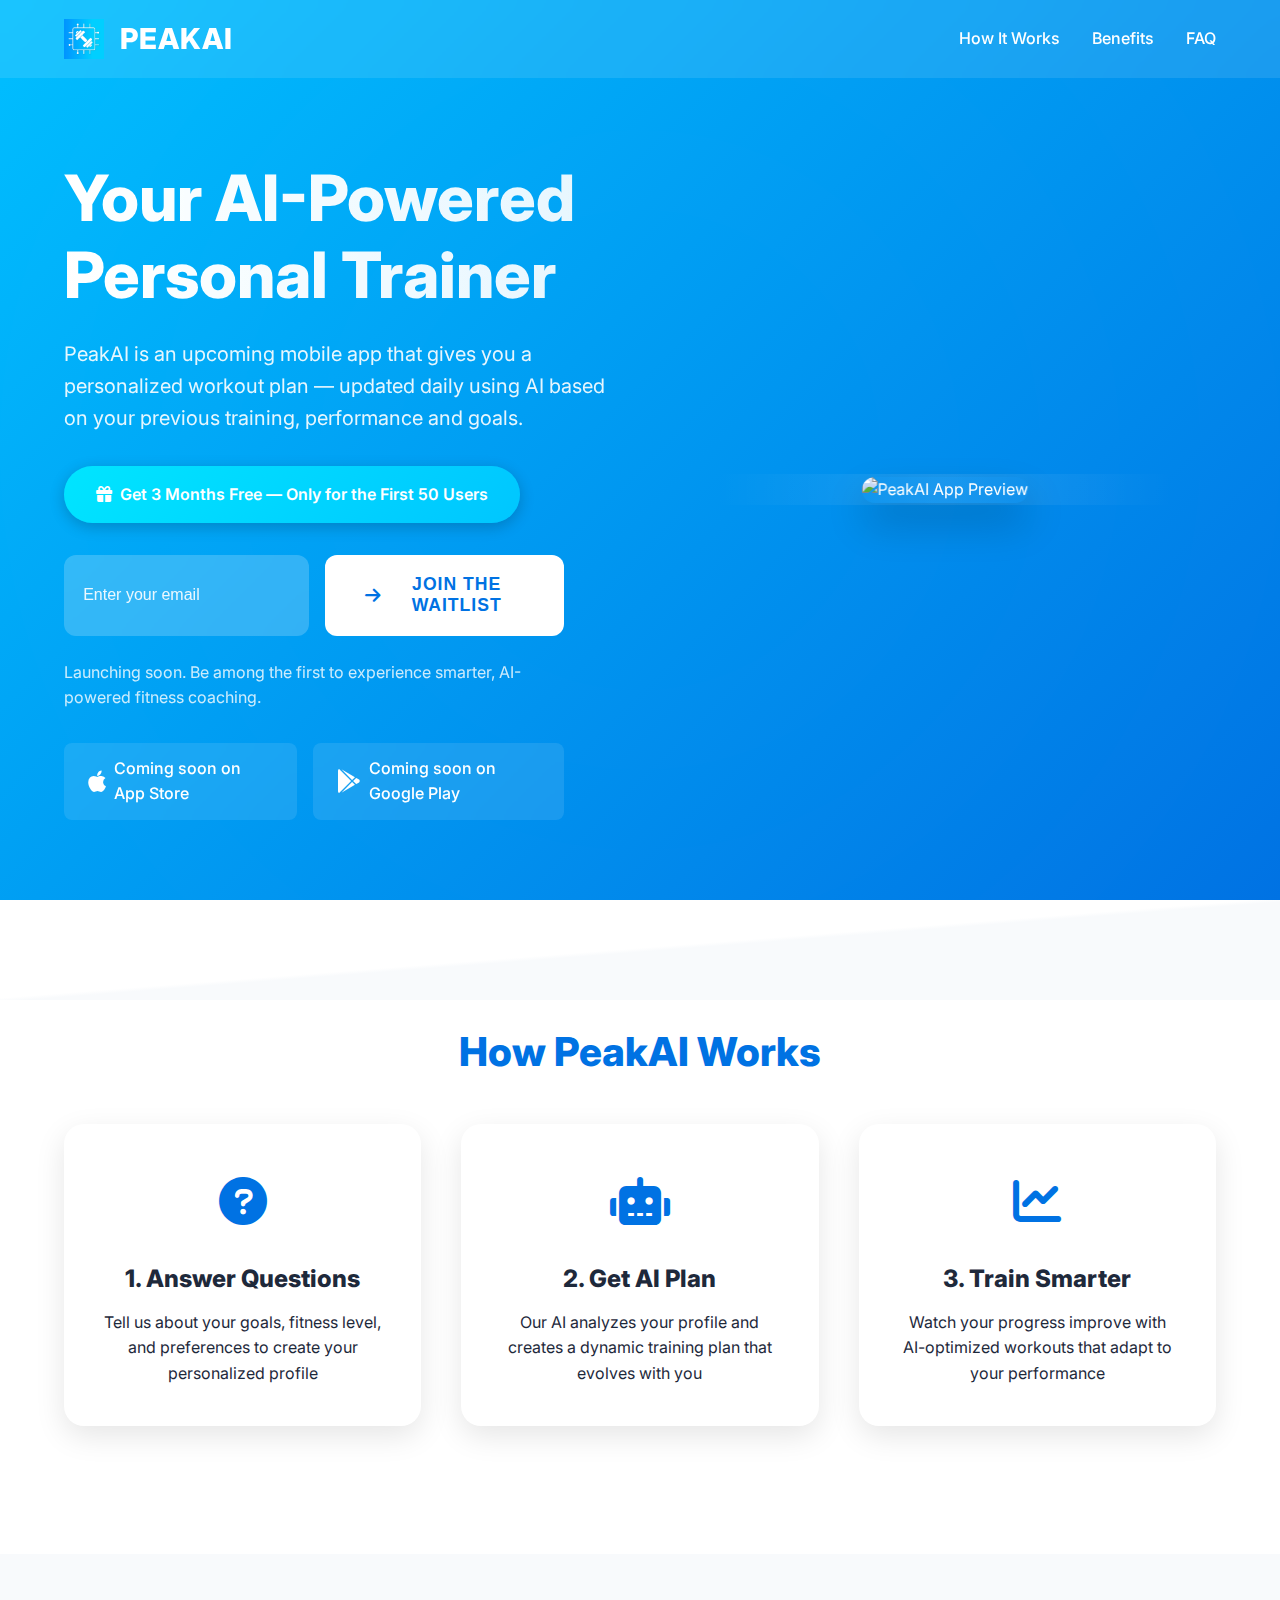
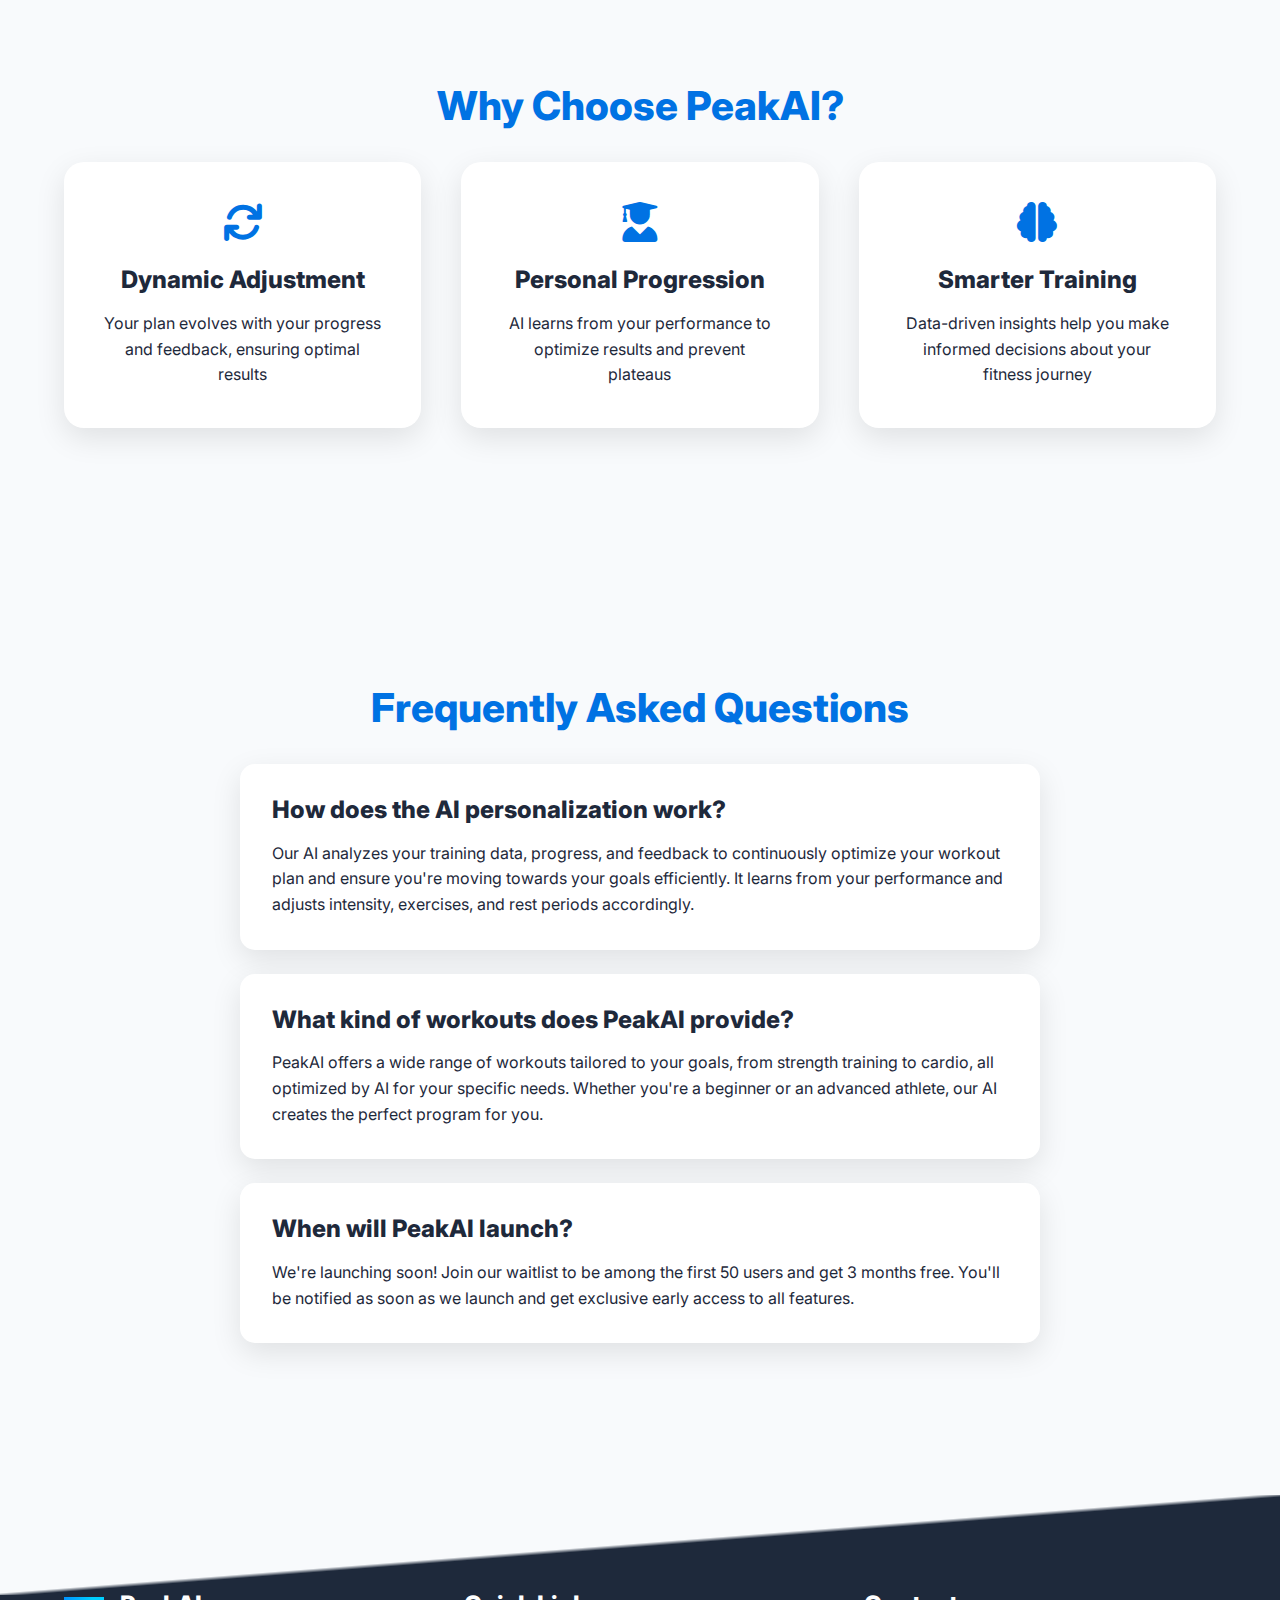
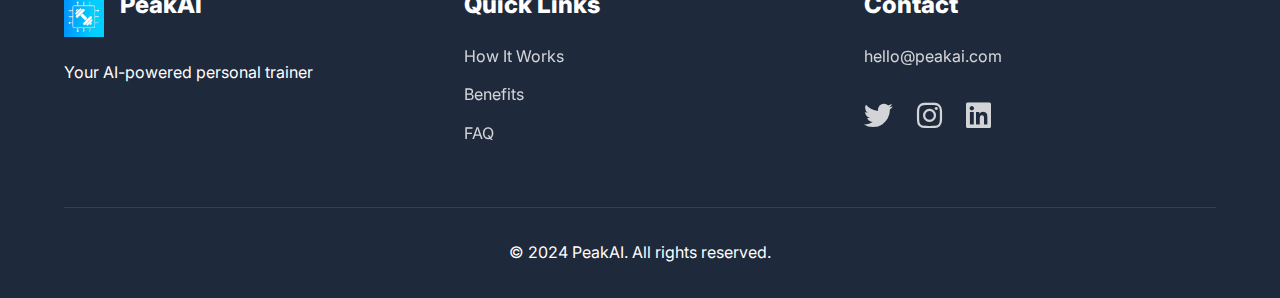
==== commit 8efb8a55: "Update index.html" ====
--- a/peakai/index.html
+++ b/peakai/index.html
@@ -3,281 +3,202 @@
 <head>
     <meta charset="UTF-8">
     <meta name="viewport" content="width=device-width, initial-scale=1.0">
-    <meta name="description" content="ChampTech LLC - Your Visionary Tech Partner in AI, Software Development, and Digital Innovation">
-    <link href="https://fonts.googleapis.com/css2?family=Inter:wght@300;400;500;600;700;800&display=swap" rel="stylesheet">
-    <title>ChampTech LLC | Visionary Tech Partner</title>
-    <link rel="icon" type="image/png" href="favicon.ico">
-    <link rel="shortcut icon" href="efavicon.ico">
+    <title>PeakAI - Your AI-Powered Personal Trainer</title>
+    <link rel="stylesheet" href="styles.css">
     <link rel="stylesheet" href="https://cdnjs.cloudflare.com/ajax/libs/font-awesome/6.0.0/css/all.min.css">
-    <link rel="stylesheet" href="landing.css">
-    <style>
-        * {
-            margin: 0;
-            padding: 0;
-            box-sizing: border-box;
-        }
-
-        body {
-            font-family: 'Inter', -apple-system, BlinkMacSystemFont, sans-serif;
-            line-height: 1.6;
-            color: #333;
-            background: #f5f5f5;
-            padding: 2rem;
-        }
-
-        .container {
-            max-width: 600px;
-            margin: 0 auto;
-            background: white;
-            padding: 2rem;
-            border-radius: 12px;
-            box-shadow: 0 4px 6px rgba(0, 0, 0, 0.1);
-        }
-
-        h1 {
-            margin-bottom: 1.5rem;
-            color: #2d3436;
-            font-size: 1.8rem;
-        }
-
-        .form-group {
-            margin-bottom: 1.5rem;
-        }
-
-        label {
-            display: block;
-            margin-bottom: 0.5rem;
-            font-weight: 500;
-            color: #2d3436;
-        }
-
-        input, textarea {
-            width: 100%;
-            padding: 0.75rem;
-            border: 1px solid #ddd;
-            border-radius: 6px;
-            font-size: 1rem;
-            font-family: inherit;
-            transition: border-color 0.3s ease;
-        }
-
-        input:focus, textarea:focus {
-            outline: none;
-            border-color: #0072E3;
-        }
-
-        textarea {
-            min-height: 150px;
-            resize: vertical;
-        }
-
-        button {
-            background: #0072E3;
-            color: white;
-            border: none;
-            padding: 0.75rem 1.5rem;
-            border-radius: 6px;
-            font-size: 1rem;
-            font-weight: 500;
-            cursor: pointer;
-            transition: background-color 0.3s ease;
-        }
-
-        button:hover {
-            background: #005bb8;
-        }
-
-        .error {
-            color: #e74c3c;
-            font-size: 0.9rem;
-            margin-top: 0.25rem;
-        }
-    </style>
+    <link href="https://fonts.googleapis.com/css2?family=Inter:wght@400;500;600;700;800&display=swap" rel="stylesheet">
 </head>
 <body>
-    <!-- Navigation -->
-    <nav class="navbar">
-        <div class="container nav-content">
-            <div class="logo-container">
-                <img src="logo.png" alt="ChampTech Logo" class="logo">
-            </div>
+    <!-- Hero Section -->
+    <header class="hero">
+        <nav class="navbar">
+            <div class="nav-brand">
+                <img src="logo.png" alt="PeakAI Logo" class="logo-img">
+                <span class="logo-text">PeakAI</span>
+            </div>
+            <button class="menu-button" aria-label="Toggle menu">
+                <i class="fas fa-bars"></i>
+            </button>
             <div class="nav-links">
-                <a href="#services">Services</a>
-                <a href="#why-us">Why Us</a>
-                <a href="#case-studies">Case Studies</a>
-                <a href="#contact">Contact</a>
-            </div>
-        </div>
-    </nav>
-
-    <!-- Hero Section -->
-    <section class="hero">
-        <div class="container">
-            <div class="hero-content">
-                <h1 class="hero-title">Transforming Ideas into Digital Reality</h1>
-                <p class="hero-subtitle">We're your visionary tech partner, specializing in AI-powered solutions, custom software development, and digital innovation.</p>
-                <div class="cta-buttons">
-                    <a href="#contact" class="btn btn-primary">Start a Project</a>
-                    <a href="#services" class="btn btn-secondary">Explore Services</a>
-                </div>
+                <a href="#how-it-works">How It Works</a>
+                <a href="#benefits">Benefits</a>
+                <a href="#faq">FAQ</a>
+            </div>
+        </nav>
+        <div class="hero-content">
+            <div class="hero-text">
+                <h1>Your AI-Powered Personal Trainer</h1>
+                <p class="hero-description">PeakAI is an upcoming mobile app that gives you a personalized workout plan — updated daily using AI based on your previous training, performance and goals.</p>
+                <div class="cta-container">
+                    <div class="offer-badge">
+                        <i class="fas fa-gift"></i>
+                        Get 3 Months Free — Only for the First 50 Users
+                    </div>
+                    <form action="https://formsubmit.co/alichamma1005@gmail.com" method="POST" class="waitlist-form">
+                        <input type="email" name="email" placeholder="Enter your email" required>
+                        <input type="hidden" name="_subject" value="New PeakAI Waitlist Signup">
+                        <input type="hidden" name="_template" value="table">
+                        <input type="hidden" name="_next" value="https://peakai.champtech.dk/?success=true">
+                        <input type="hidden" name="_captcha" value="false">
+                        <button type="submit" class="cta-button">
+                            <i class="fas fa-arrow-right"></i>
+                            Join the waitlist
+                        </button>
+                    </form>
+                    <p class="launch-text">Launching soon. Be among the first to experience smarter, AI-powered fitness coaching.</p>
+                    <div class="app-badges">
+                        <a href="#" class="app-badge">
+                            <i class="fab fa-apple"></i>
+                            <span>Coming soon on App Store</span>
+                        </a>
+                        <a href="#" class="app-badge">
+                            <i class="fab fa-google-play"></i>
+                            <span>Coming soon on Google Play</span>
+                        </a>
+                    </div>
+                </div>
+            </div>
+            <div class="hero-image">
+                <img src="https://placehold.co/400x600/0072E3/ffffff?text=PeakAI+App" alt="PeakAI App Preview">
+            </div>
+        </div>
+    </header>
+
+    <!-- How It Works Section -->
+    <section id="how-it-works" class="how-it-works">
+        <h2>How PeakAI Works</h2>
+        <div class="steps-container">
+            <div class="step">
+                <div class="step-icon">
+                    <i class="fas fa-question-circle"></i>
+                </div>
+                <h3>1. Answer Questions</h3>
+                <p>Tell us about your goals, fitness level, and preferences to create your personalized profile</p>
+            </div>
+            <div class="step">
+                <div class="step-icon">
+                    <i class="fas fa-robot"></i>
+                </div>
+                <h3>2. Get AI Plan</h3>
+                <p>Our AI analyzes your profile and creates a dynamic training plan that evolves with you</p>
+            </div>
+            <div class="step">
+                <div class="step-icon">
+                    <i class="fas fa-chart-line"></i>
+                </div>
+                <h3>3. Train Smarter</h3>
+                <p>Watch your progress improve with AI-optimized workouts that adapt to your performance</p>
             </div>
         </div>
     </section>
 
-    <!-- Services Section -->
-    <section id="services" class="services">
-        <div class="container">
-            <div class="section-title">
-                <h2>Our Services</h2>
-                <p>Comprehensive digital solutions tailored to your business needs</p>
-            </div>
-            <div class="services-grid">
-                <div class="service-card">
-                    <div class="service-icon">
-                        <i class="fas fa-robot"></i>
-                    </div>
-                    <h3>AI Solutions</h3>
-                    <p>Leverage the power of artificial intelligence to automate processes and gain valuable insights.</p>
-                </div>
-                <div class="service-card">
-                    <div class="service-icon">
-                        <i class="fas fa-mobile-alt"></i>
-                    </div>
-                    <h3>App Development</h3>
-                    <p>Native and cross-platform mobile applications built with cutting-edge technology.</p>
-                </div>
-                <div class="service-card">
-                    <div class="service-icon">
-                        <i class="fas fa-code"></i>
-                    </div>
-                    <h3>Custom Software</h3>
-                    <p>Tailored software solutions designed to streamline your business operations.</p>
-                </div>
-                <div class="service-card">
-                    <div class="service-icon">
-                        <i class="fas fa-cloud"></i>
-                    </div>
-                    <h3>Cloud Solutions</h3>
-                    <p>Scalable cloud infrastructure and services for modern businesses.</p>
-                </div>
+    <!-- Benefits Section -->
+    <section id="benefits" class="benefits">
+        <h2>Why Choose PeakAI?</h2>
+        <div class="benefits-grid">
+            <div class="benefit-card">
+                <i class="fas fa-sync"></i>
+                <h3>Dynamic Adjustment</h3>
+                <p>Your plan evolves with your progress and feedback, ensuring optimal results</p>
+            </div>
+            <div class="benefit-card">
+                <i class="fas fa-user-graduate"></i>
+                <h3>Personal Progression</h3>
+                <p>AI learns from your performance to optimize results and prevent plateaus</p>
+            </div>
+            <div class="benefit-card">
+                <i class="fas fa-brain"></i>
+                <h3>Smarter Training</h3>
+                <p>Data-driven insights help you make informed decisions about your fitness journey</p>
             </div>
         </div>
     </section>
 
-    <!-- Why Choose Us Section -->
-    <section id="why-us" class="why-us">
-        <div class="container">
-            <div class="section-title">
-                <h2>Why Choose ChampTech?</h2>
-                <p>Experience the difference with our innovative approach and proven expertise</p>
-            </div>
-            <div class="features-grid">
-                <div class="feature-card">
-                    <div class="feature-icon">
-                        <i class="fas fa-rocket"></i>
-                    </div>
-                    <h3>Innovation First</h3>
-                    <p>We stay ahead of the curve with cutting-edge technologies and methodologies.</p>
-                </div>
-                <div class="feature-card">
-                    <div class="feature-icon">
-                        <i class="fas fa-users"></i>
-                    </div>
-                    <h3>Client-Centric</h3>
-                    <p>Your success is our priority, with dedicated support and personalized solutions.</p>
-                </div>
-                <div class="feature-card">
-                    <div class="feature-icon">
-                        <i class="fas fa-shield-alt"></i>
-                    </div>
-                    <h3>Quality Assured</h3>
-                    <p>Rigorous testing and quality control ensure reliable, secure solutions.</p>
-                </div>
-            </div>
-        </div>
-    </section>
-
-    <!-- Contact Section -->
-    <section id="contact" class="contact">
-        <div class="container">
-            <div class="section-title">
-                <h2>Get in Touch</h2>
-                <p>Ready to transform your business? Let's discuss your project</p>
-            </div>
-            <div class="contact-grid">
-                <div class="contact-info">
-                    <h3>Contact Information</h3>
-                    <p>Have questions? We're here to help!</p>
-                    <ul>
-                        <li><i class="fas fa-envelope"></i> <a href="mailto:ali@champtech.dk">ali@champtech.dk</a></li>
-                        <li><i class="fas fa-phone"></i> <a href="tel:+4522222222">+45 22 22 22 22</a></li>
-                        <li><i class="fas fa-map-marker-alt"></i> Copenhagen, Denmark</li>
-                    </ul>
-                </div>
-                <form action="send.php" method="POST">
-                    <div class="form-group">
-                        <label for="name">Name</label>
-                        <input type="text" id="name" name="name" required>
-                    </div>
-                    <div class="form-group">
-                        <label for="email">Email</label>
-                        <input type="email" id="email" name="email" required>
-                    </div>
-                    <div class="form-group">
-                        <label for="company">Company</label>
-                        <input type="text" id="company" name="company">
-                    </div>
-                    <div class="form-group">
-                        <label for="message">Message</label>
-                        <textarea id="message" name="message" required></textarea>
-                    </div>
-                    <button type="submit" class="btn btn-primary">Send Message</button>
-                </form>
+    <!-- FAQ Section -->
+    <section id="faq" class="faq">
+        <h2>Frequently Asked Questions</h2>
+        <div class="faq-container">
+            <div class="faq-item">
+                <h3>How does the AI personalization work?</h3>
+                <p>Our AI analyzes your training data, progress, and feedback to continuously optimize your workout plan and ensure you're moving towards your goals efficiently. It learns from your performance and adjusts intensity, exercises, and rest periods accordingly.</p>
+            </div>
+            <div class="faq-item">
+                <h3>What kind of workouts does PeakAI provide?</h3>
+                <p>PeakAI offers a wide range of workouts tailored to your goals, from strength training to cardio, all optimized by AI for your specific needs. Whether you're a beginner or an advanced athlete, our AI creates the perfect program for you.</p>
+            </div>
+            <div class="faq-item">
+                <h3>When will PeakAI launch?</h3>
+                <p>We're launching soon! Join our waitlist to be among the first 50 users and get 3 months free. You'll be notified as soon as we launch and get exclusive early access to all features.</p>
             </div>
         </div>
     </section>
 
     <!-- Footer -->
     <footer class="footer">
-        <div class="container">
-            <div class="footer-content">
-                <div class="footer-section">
-                    <img src="logo.png" alt="ChampTech Logo" class="logo">
-                    <p>Your visionary tech partner in digital innovation.</p>
-                </div>
-                <div class="footer-section">
-                    <h3>Quick Links</h3>
-                    <ul>
-                        <li><a href="#services">Services</a></li>
-                        <li><a href="#why-us">Why Us</a></li>
-                        <li><a href="#case-studies">Case Studies</a></li>
-                        <li><a href="#contact">Contact</a></li>
-                    </ul>
-                </div>
-                <div class="footer-section">
-                    <h3>Services</h3>
-                    <ul>
-                        <li><a href="#">AI Solutions</a></li>
-                        <li><a href="#">App Development</a></li>
-                        <li><a href="#">Custom Software</a></li>
-                        <li><a href="#">Cloud Solutions</a></li>
-                    </ul>
-                </div>
-                <div class="footer-section">
-                    <h3>Connect With Us</h3>
-                    <div class="social-links">
-                        <a href="#"><i class="fab fa-linkedin"></i></a>
-                        <a href="#"><i class="fab fa-twitter"></i></a>
-                        <a href="#"><i class="fab fa-github"></i></a>
-                    </div>
-                </div>
-            </div>
-            <div class="footer-bottom">
-                <p>&copy; 2024 ChampTech LLC. All rights reserved.</p>
-            </div>
+        <div class="footer-content">
+            <div class="footer-section">
+                <div class="footer-brand">
+                    <img src="logo.png" alt="PeakAI Logo" class="footer-logo">
+                    <h3>PeakAI</h3>
+                </div>
+                <p>Your AI-powered personal trainer</p>
+            </div>
+            <div class="footer-section">
+                <h3>Quick Links</h3>
+                <a href="#how-it-works">How It Works</a>
+                <a href="#benefits">Benefits</a>
+                <a href="#faq">FAQ</a>
+            </div>
+            <div class="footer-section">
+                <h3>Contact</h3>
+                <a href="mailto:hello@peakai.com">hello@peakai.com</a>
+                <div class="social-links">
+                    <a href="#" aria-label="Twitter"><i class="fab fa-twitter"></i></a>
+                    <a href="#" aria-label="Instagram"><i class="fab fa-instagram"></i></a>
+                    <a href="#" aria-label="LinkedIn"><i class="fab fa-linkedin"></i></a>
+                </div>
+            </div>
+        </div>
+        <div class="footer-bottom">
+            <p>&copy; 2024 PeakAI. All rights reserved.</p>
         </div>
     </footer>
 
-    <script src="script.js"></script>
+    <script>
+        // Mobile menu toggle
+        const menuButton = document.querySelector('.menu-button');
+        const navLinks = document.querySelector('.nav-links');
+        
+        menuButton.addEventListener('click', () => {
+            navLinks.classList.toggle('active');
+        });
+
+        // Navbar scroll effect
+        window.addEventListener('scroll', () => {
+            const navbar = document.querySelector('.navbar');
+            if (window.scrollY > 50) {
+                navbar.classList.add('scrolled');
+            } else {
+                navbar.classList.remove('scrolled');
+            }
+        });
+
+        // Close mobile menu when clicking outside
+        document.addEventListener('click', (e) => {
+            if (!navLinks.contains(e.target) && !menuButton.contains(e.target)) {
+                navLinks.classList.remove('active');
+            }
+        });
+
+        // Check for success parameter in URL
+        window.addEventListener('load', () => {
+            const urlParams = new URLSearchParams(window.location.search);
+            if (urlParams.get('success') === 'true') {
+                alert('Thank you for joining the waitlist! We will notify you when PeakAI launches.');
+                // Remove success parameter from URL without refreshing the page
+                window.history.replaceState({}, document.title, window.location.pathname);
+            }
+        });
+    </script>
 </body>
 </html> 
--- a/peakai/styles.css
+++ b/peakai/styles.css
@@ -0,0 +1,740 @@
+/* Reset and Base Styles */
+* {
+    margin: 0;
+    padding: 0;
+    box-sizing: border-box;
+}
+
+:root {
+    --primary-color: #0072E3;
+    --primary-light: #00BFFF;
+    --primary-dark: #0056B3;
+    --secondary-color: #00C6FF;
+    --accent-color: #00E5FF;
+    --text-dark: #1e293b;
+    --text-light: #64748b;
+    --background-light: #f8fafc;
+    --white: #ffffff;
+    --gradient-start: #00BFFF;
+    --gradient-end: #0072E3;
+}
+
+body {
+    font-family: 'Inter', -apple-system, BlinkMacSystemFont, 'Segoe UI', Roboto, sans-serif;
+    line-height: 1.6;
+    color: var(--text-dark);
+    background-color: var(--background-light);
+    overflow-x: hidden;
+}
+
+/* Typography */
+h1, h2, h3, h4 {
+    font-weight: 800;
+    line-height: 1.2;
+}
+
+h1 {
+    font-size: 4rem;
+    margin-bottom: 1.5rem;
+    background: linear-gradient(to right, var(--white), rgba(255, 255, 255, 0.9));
+    -webkit-background-clip: text;
+    -webkit-text-fill-color: transparent;
+}
+
+h2 {
+    font-size: 2.5rem;
+    margin-bottom: 2rem;
+    text-align: center;
+    color: var(--primary-color);
+}
+
+h3 {
+    font-size: 1.5rem;
+    margin-bottom: 1rem;
+}
+
+/* Navigation */
+.navbar {
+    display: flex;
+    justify-content: space-between;
+    align-items: center;
+    padding: 1rem 5%;
+    background-color: rgba(255, 255, 255, 0.1);
+    backdrop-filter: blur(10px);
+    position: fixed;
+    width: 100%;
+    top: 0;
+    left: 0;
+    z-index: 1000;
+    transition: all 0.3s ease;
+}
+
+.navbar.scrolled {
+    background-color: var(--white);
+    box-shadow: 0 2px 4px rgba(0,0,0,0.1);
+    padding: 0.8rem 5%;
+}
+
+.nav-brand {
+    display: flex;
+    align-items: center;
+    gap: 1rem;
+}
+
+.logo-img {
+    height: 40px;
+    width: auto;
+}
+
+.logo-text {
+    font-size: 1.8rem;
+    font-weight: 800;
+    color: var(--white);
+    text-transform: uppercase;
+    letter-spacing: 1px;
+}
+
+.navbar.scrolled .logo-text {
+    color: var(--primary-color);
+}
+
+.nav-links {
+    display: flex;
+    gap: 2rem;
+    align-items: center;
+}
+
+.nav-links a {
+    text-decoration: none;
+    color: var(--white);
+    font-weight: 500;
+    transition: all 0.3s ease;
+    position: relative;
+    padding: 0.5rem 0;
+}
+
+.navbar.scrolled .nav-links a {
+    color: var(--text-dark);
+}
+
+.nav-links a::after {
+    content: '';
+    position: absolute;
+    width: 0;
+    height: 2px;
+    bottom: 0;
+    left: 0;
+    background-color: var(--white);
+    transition: width 0.3s ease;
+}
+
+.navbar.scrolled .nav-links a::after {
+    background-color: var(--primary-color);
+}
+
+.nav-links a:hover::after {
+    width: 100%;
+}
+
+/* Hero Section */
+.hero {
+    padding: 8rem 5% 5rem;
+    background: linear-gradient(135deg, var(--gradient-start) 0%, var(--gradient-end) 100%);
+    color: var(--white);
+    min-height: 100vh;
+    display: flex;
+    flex-direction: column;
+    position: relative;
+    overflow: hidden;
+}
+
+.hero::before {
+    content: '';
+    position: absolute;
+    top: 0;
+    left: 0;
+    right: 0;
+    bottom: 0;
+    background: url('data:image/svg+xml,<svg width="20" height="20" viewBox="0 0 20 20" xmlns="http://www.w3.org/2000/svg"><rect width="1" height="1" fill="rgba(255,255,255,0.05)"/></svg>');
+    opacity: 0.1;
+}
+
+.hero::after {
+    content: '';
+    position: absolute;
+    top: 0;
+    right: 0;
+    width: 100%;
+    height: 100%;
+    background-image: url("data:image/svg+xml,%3Csvg width='800' height='800' viewBox='0 0 800 800' xmlns='http://www.w3.org/2000/svg'%3E%3Cg fill='none' fill-rule='evenodd'%3E%3Cg fill='%23ffffff' fill-opacity='0.05'%3E%3Cpath d='M400 0C179.1 0 0 179.1 0 400s179.1 400 400 400 400-179.1 400-400S620.9 0 400 0zm0 750C205.8 750 50 594.2 50 400S205.8 50 400 50s350 155.8 350 350-155.8 350-350 350z'/%3E%3Cpath d='M400 100c165.7 0 300 134.3 300 300S565.7 700 400 700 100 565.7 100 400 234.3 100 400 100zm0 550c138.1 0 250-111.9 250-250S538.1 150 400 150 150 261.9 150 400s111.9 250 250 250z'/%3E%3Cpath d='M400 200c110.5 0 200 89.5 200 200S510.5 600 400 600 200 510.5 200 400s89.5-200 200-200zm0 350c82.8 0 150-67.2 150-150S482.8 250 400 250s-150 67.2-150 150 67.2 150 150 150z'/%3E%3C/g%3E%3C/g%3E%3C/svg%3E");
+    background-size: cover;
+    background-position: center right;
+    opacity: 0.1;
+    pointer-events: none;
+}
+
+.hero-content {
+    display: flex;
+    align-items: center;
+    justify-content: space-between;
+    gap: 4rem;
+    margin-top: 2rem;
+    position: relative;
+    z-index: 1;
+}
+
+.hero-text {
+    flex: 1;
+    max-width: 600px;
+}
+
+.hero-description {
+    font-size: 1.25rem;
+    margin-bottom: 2rem;
+    opacity: 0.9;
+    line-height: 1.6;
+}
+
+.hero-image {
+    flex: 1;
+    display: flex;
+    justify-content: center;
+    position: relative;
+}
+
+.hero-image::before {
+    content: '';
+    position: absolute;
+    width: 120%;
+    height: 120%;
+    background: radial-gradient(circle, rgba(255,255,255,0.1) 0%, rgba(255,255,255,0) 70%);
+    top: -10%;
+    left: -10%;
+    z-index: -1;
+}
+
+.hero-image img {
+    max-width: 100%;
+    height: auto;
+    border-radius: 30px;
+    box-shadow: 0 20px 40px rgba(0,0,0,0.2);
+    transform: perspective(1000px) rotateY(-5deg);
+    transition: transform 0.3s ease;
+}
+
+.hero-image img:hover {
+    transform: perspective(1000px) rotateY(0deg);
+}
+
+/* CTA Section */
+.cta-container {
+    max-width: 500px;
+}
+
+.offer-badge {
+    background: linear-gradient(135deg, var(--accent-color), var(--secondary-color));
+    color: var(--white);
+    padding: 1rem 2rem;
+    border-radius: 50px;
+    display: inline-flex;
+    align-items: center;
+    gap: 0.5rem;
+    margin-bottom: 2rem;
+    font-weight: 600;
+    box-shadow: 0 4px 15px rgba(0, 0, 0, 0.2);
+    animation: pulse 2s infinite;
+}
+
+@keyframes pulse {
+    0% {
+        transform: scale(1);
+    }
+    50% {
+        transform: scale(1.05);
+    }
+    100% {
+        transform: scale(1);
+    }
+}
+
+.waitlist-form {
+    display: flex;
+    gap: 1rem;
+    margin-bottom: 1.5rem;
+}
+
+.waitlist-form input {
+    flex: 1;
+    padding: 1.2rem;
+    border: none;
+    border-radius: 12px;
+    font-size: 1rem;
+    background: rgba(255, 255, 255, 0.2);
+    backdrop-filter: blur(10px);
+    color: var(--white);
+    transition: all 0.3s ease;
+}
+
+.waitlist-form input::placeholder {
+    color: rgba(255, 255, 255, 0.9);
+    font-weight: 500;
+}
+
+.waitlist-form input:focus {
+    outline: none;
+    background: rgba(255, 255, 255, 0.3);
+    box-shadow: 0 0 0 2px rgba(255, 255, 255, 0.4);
+}
+
+.cta-button {
+    background: var(--white);
+    color: var(--primary-color);
+    padding: 1.2rem 2.5rem;
+    border: none;
+    border-radius: 12px;
+    font-weight: 700;
+    font-size: 1.1rem;
+    cursor: pointer;
+    transition: all 0.3s ease;
+    text-transform: uppercase;
+    letter-spacing: 1px;
+    display: inline-flex;
+    align-items: center;
+    gap: 0.5rem;
+}
+
+.cta-button:hover {
+    transform: translateY(-3px);
+    box-shadow: 0 10px 20px rgba(0, 0, 0, 0.2);
+}
+
+.launch-text {
+    font-size: 1rem;
+    opacity: 0.8;
+    margin-bottom: 2rem;
+}
+
+/* App Badges */
+.app-badges {
+    display: flex;
+    gap: 1rem;
+    margin-top: 2rem;
+}
+
+.app-badge {
+    display: inline-flex;
+    align-items: center;
+    gap: 0.5rem;
+    padding: 0.8rem 1.5rem;
+    background: rgba(255, 255, 255, 0.1);
+    border-radius: 8px;
+    color: var(--white);
+    text-decoration: none;
+    font-weight: 500;
+    transition: all 0.3s ease;
+    backdrop-filter: blur(10px);
+}
+
+.app-badge:hover {
+    background: rgba(255, 255, 255, 0.2);
+    transform: translateY(-2px);
+}
+
+.app-badge i {
+    font-size: 1.5rem;
+}
+
+/* How It Works Section */
+.how-it-works {
+    padding: 8rem 5%;
+    background-color: var(--white);
+    position: relative;
+}
+
+.how-it-works::before {
+    content: '';
+    position: absolute;
+    top: 0;
+    left: 0;
+    right: 0;
+    height: 100px;
+    background: linear-gradient(to bottom right, var(--white) 49%, var(--background-light) 51%);
+}
+
+.steps-container {
+    display: grid;
+    grid-template-columns: repeat(auto-fit, minmax(280px, 1fr));
+    gap: 2.5rem;
+    margin-top: 3rem;
+}
+
+.step {
+    text-align: center;
+    padding: 2.5rem;
+    background-color: var(--white);
+    border-radius: 20px;
+    transition: all 0.3s ease;
+    box-shadow: 0 10px 30px rgba(0, 0, 0, 0.1);
+    position: relative;
+    overflow: hidden;
+}
+
+.step::before {
+    content: '';
+    position: absolute;
+    top: 0;
+    left: 0;
+    width: 100%;
+    height: 5px;
+    background: linear-gradient(to right, var(--primary-light), var(--primary-color));
+    opacity: 0;
+    transition: opacity 0.3s ease;
+}
+
+.step:hover {
+    transform: translateY(-10px);
+    box-shadow: 0 20px 40px rgba(0, 0, 0, 0.15);
+}
+
+.step:hover::before {
+    opacity: 1;
+}
+
+.step-icon {
+    font-size: 3rem;
+    color: var(--primary-color);
+    margin-bottom: 1.5rem;
+    transition: transform 0.3s ease;
+}
+
+.step:hover .step-icon {
+    transform: scale(1.1);
+}
+
+/* Benefits Section */
+.benefits {
+    padding: 8rem 5%;
+    background-color: var(--background-light);
+    position: relative;
+}
+
+.benefits-grid {
+    display: grid;
+    grid-template-columns: repeat(auto-fit, minmax(300px, 1fr));
+    gap: 2.5rem;
+}
+
+.benefit-card {
+    background-color: var(--white);
+    padding: 2.5rem;
+    border-radius: 20px;
+    text-align: center;
+    box-shadow: 0 10px 30px rgba(0, 0, 0, 0.1);
+    transition: all 0.3s ease;
+}
+
+.benefit-card:hover {
+    transform: translateY(-10px);
+    box-shadow: 0 20px 40px rgba(0, 0, 0, 0.15);
+}
+
+.benefit-card i {
+    font-size: 2.5rem;
+    color: var(--primary-color);
+    margin-bottom: 1.5rem;
+    transition: transform 0.3s ease;
+}
+
+.benefit-card:hover i {
+    transform: scale(1.1);
+}
+
+/* Testimonials Section */
+.testimonials {
+    padding: 8rem 5%;
+    background-color: var(--white);
+}
+
+.testimonials-grid {
+    display: grid;
+    grid-template-columns: repeat(auto-fit, minmax(350px, 1fr));
+    gap: 2.5rem;
+}
+
+.testimonial-card {
+    background-color: var(--background-light);
+    padding: 2.5rem;
+    border-radius: 20px;
+    box-shadow: 0 10px 30px rgba(0, 0, 0, 0.1);
+    transition: all 0.3s ease;
+}
+
+.testimonial-card:hover {
+    transform: translateY(-5px);
+    box-shadow: 0 20px 40px rgba(0, 0, 0, 0.15);
+}
+
+.rating {
+    color: #fbbf24;
+    margin-bottom: 1.5rem;
+    font-size: 1.2rem;
+}
+
+.user-info {
+    display: flex;
+    align-items: center;
+    gap: 1rem;
+    margin-top: 1.5rem;
+}
+
+.user-info img {
+    width: 60px;
+    height: 60px;
+    border-radius: 50%;
+    border: 3px solid var(--primary-color);
+}
+
+/* FAQ Section */
+.faq {
+    padding: 8rem 5%;
+    background-color: var(--background-light);
+}
+
+.faq-container {
+    max-width: 800px;
+    margin: 0 auto;
+}
+
+.faq-item {
+    background-color: var(--white);
+    padding: 2rem;
+    border-radius: 15px;
+    margin-bottom: 1.5rem;
+    box-shadow: 0 10px 30px rgba(0, 0, 0, 0.1);
+    transition: all 0.3s ease;
+}
+
+.faq-item:hover {
+    transform: translateX(10px);
+    box-shadow: 0 15px 35px rgba(0, 0, 0, 0.15);
+}
+
+/* Footer */
+.footer {
+    background-color: var(--text-dark);
+    color: var(--white);
+    padding: 6rem 5% 2rem;
+    position: relative;
+}
+
+.footer::before {
+    content: '';
+    position: absolute;
+    top: 0;
+    left: 0;
+    right: 0;
+    height: 100px;
+    background: linear-gradient(to bottom right, var(--background-light) 49%, var(--text-dark) 51%);
+}
+
+.footer-content {
+    display: grid;
+    grid-template-columns: repeat(auto-fit, minmax(250px, 1fr));
+    gap: 3rem;
+    margin-bottom: 3rem;
+    position: relative;
+    z-index: 1;
+}
+
+.footer-brand {
+    display: flex;
+    align-items: center;
+    gap: 1rem;
+    margin-bottom: 1rem;
+}
+
+.footer-logo {
+    height: 40px;
+    width: auto;
+}
+
+.footer-section h3 {
+    margin-bottom: 1.5rem;
+    color: var(--white);
+}
+
+.footer-section a {
+    color: var(--white);
+    text-decoration: none;
+    display: block;
+    margin-bottom: 0.8rem;
+    opacity: 0.8;
+    transition: all 0.3s ease;
+}
+
+.footer-section a:hover {
+    opacity: 1;
+    transform: translateX(5px);
+}
+
+.social-links {
+    display: flex;
+    gap: 1.5rem;
+    margin-top: 1.5rem;
+}
+
+.social-links a {
+    font-size: 1.8rem;
+    transition: transform 0.3s ease;
+}
+
+.social-links a:hover {
+    transform: translateY(-3px);
+}
+
+.footer-bottom {
+    text-align: center;
+    padding-top: 2rem;
+    border-top: 1px solid rgba(255,255,255,0.1);
+    position: relative;
+    z-index: 1;
+}
+
+/* Mobile Menu Button */
+.menu-button {
+    display: none;
+    background: none;
+    border: none;
+    color: var(--white);
+    font-size: 1.5rem;
+    cursor: pointer;
+    padding: 0.5rem;
+}
+
+/* Responsive Design */
+@media (max-width: 768px) {
+    .hero-content {
+        flex-direction: column-reverse;
+        text-align: center;
+        gap: 3rem;
+        margin-top: 1rem;
+    }
+
+    .hero-text {
+        order: 2;
+        width: 100%;
+        max-width: 100%;
+        padding: 0 1rem;
+    }
+
+    .hero-image {
+        order: 1;
+        width: 100%;
+        padding: 0 1rem;
+    }
+
+    .hero-image img {
+        max-width: 80%;
+        height: auto;
+        transform: none;
+    }
+
+    .hero-image img:hover {
+        transform: none;
+    }
+
+    h1 {
+        font-size: 2.8rem;
+        margin-bottom: 1.5rem;
+    }
+
+    .hero-description {
+        font-size: 1.1rem;
+        margin-bottom: 2rem;
+    }
+
+    .cta-container {
+        max-width: 100%;
+        margin: 0 auto;
+    }
+
+    .waitlist-form {
+        flex-direction: column;
+        gap: 1rem;
+        margin-bottom: 2rem;
+    }
+
+    .waitlist-form input {
+        width: 100%;
+    }
+
+    .cta-button {
+        width: 100%;
+        justify-content: center;
+    }
+
+    .app-badges {
+        flex-direction: column;
+        align-items: center;
+        gap: 1rem;
+    }
+
+    .app-badge {
+        width: 100%;
+        justify-content: center;
+    }
+
+    .offer-badge {
+        width: 100%;
+        justify-content: center;
+        margin-bottom: 2rem;
+    }
+
+    .launch-text {
+        margin-bottom: 2rem;
+    }
+
+    .nav-links {
+        display: none;
+    }
+
+    .menu-button {
+        display: block;
+    }
+
+    .nav-links {
+        display: none;
+        position: absolute;
+        top: 100%;
+        left: 0;
+        right: 0;
+        background-color: var(--white);
+        padding: 1rem;
+        box-shadow: 0 2px 4px rgba(0,0,0,0.1);
+    }
+
+    .nav-links.active {
+        display: flex;
+        flex-direction: column;
+        align-items: center;
+    }
+
+    .nav-links a {
+        margin: 0.5rem 0;
+        color: var(--text-dark);
+    }
+
+    .hero::after {
+        opacity: 0.05;
+        background-size: 150% auto;
+        background-position: center;
+    }
+
+    .waitlist-form input {
+        background: rgba(255, 255, 255, 0.25);
+    }
+
+    .waitlist-form input:focus {
+        background: rgba(255, 255, 255, 0.35);
+    }
+} 